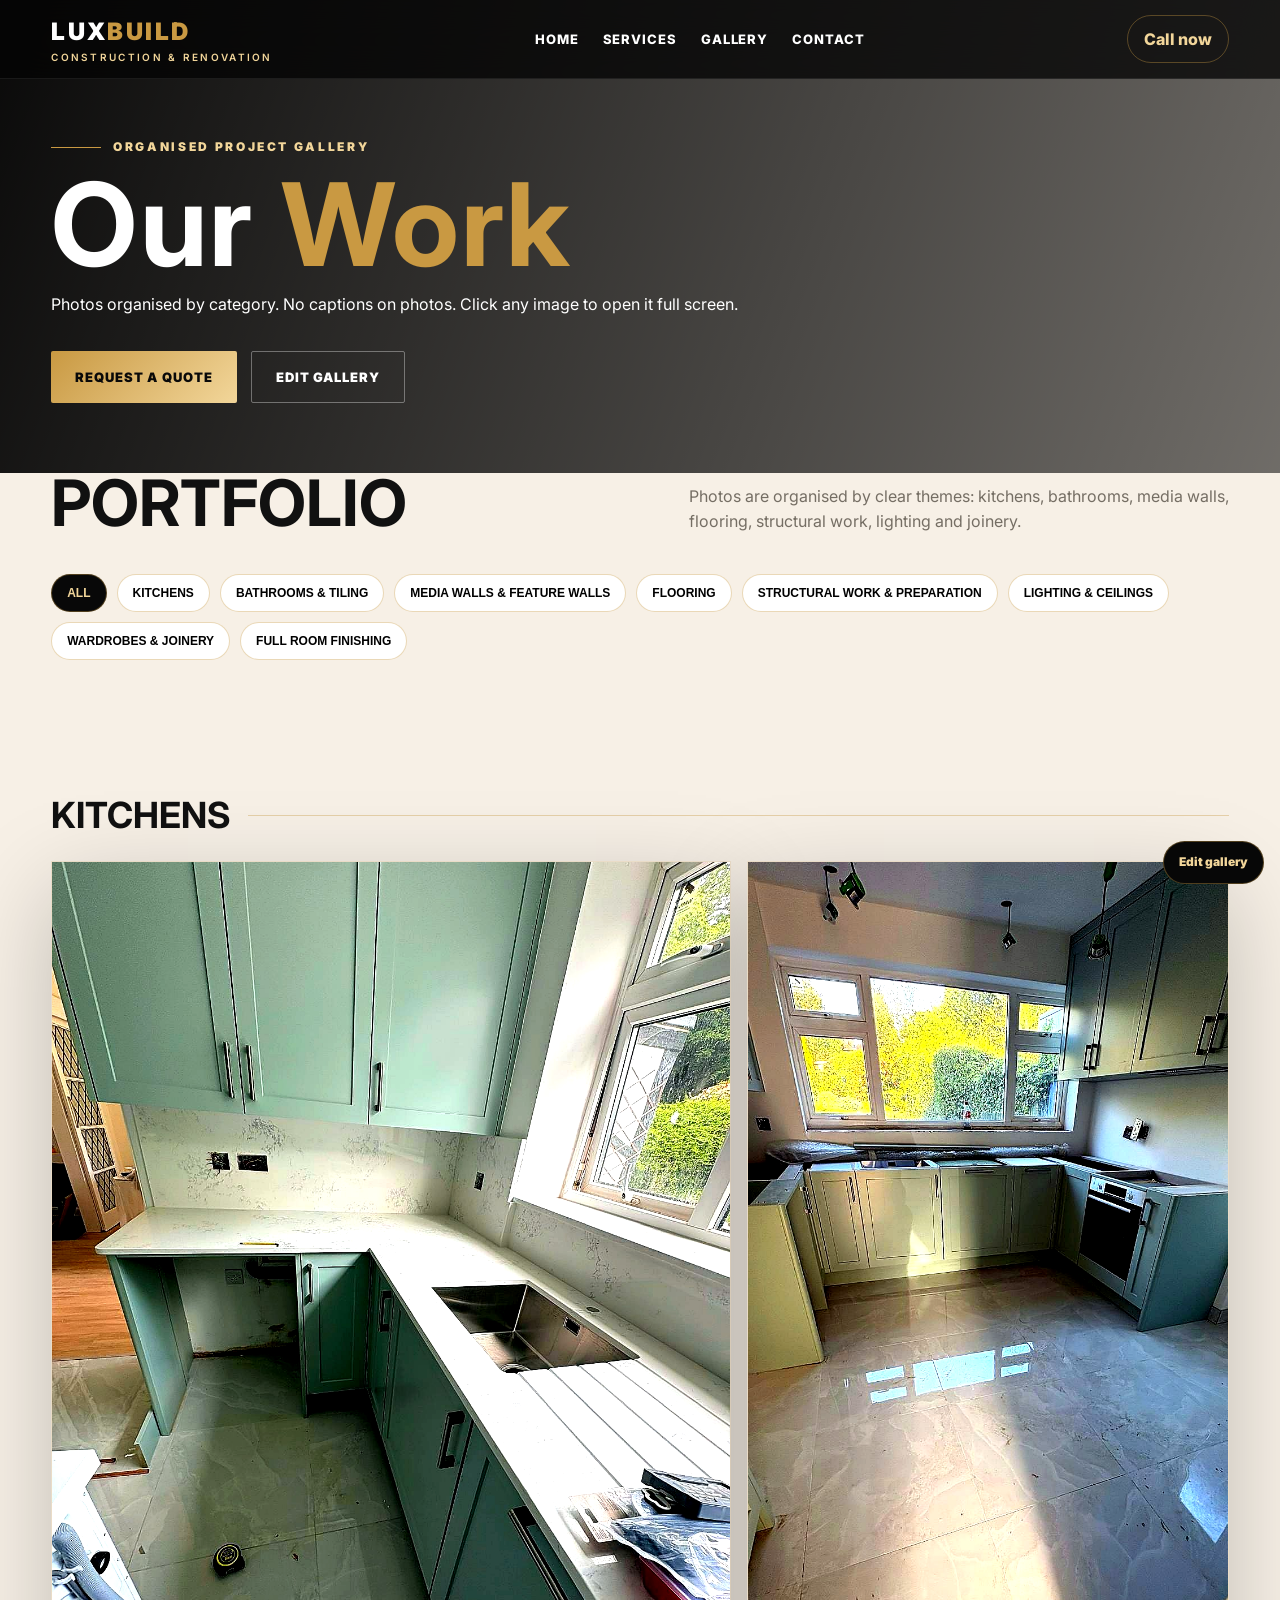
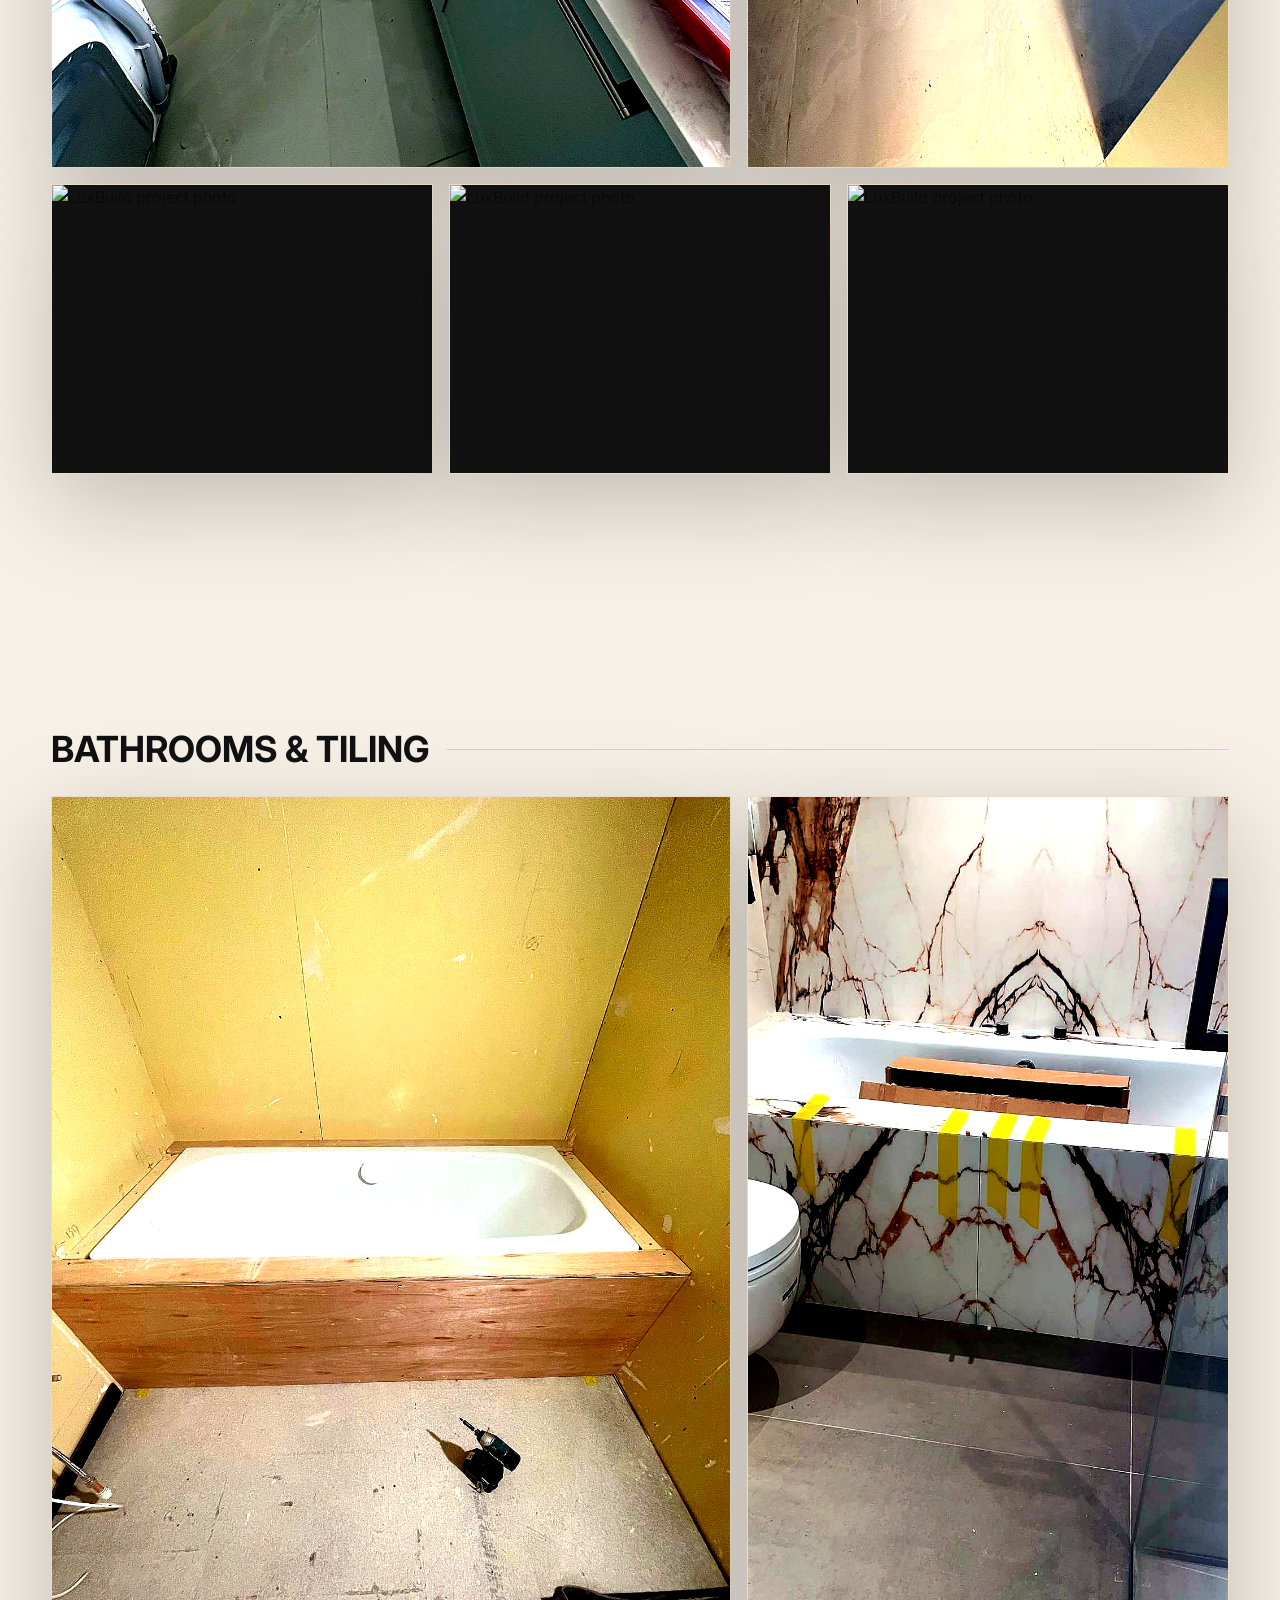
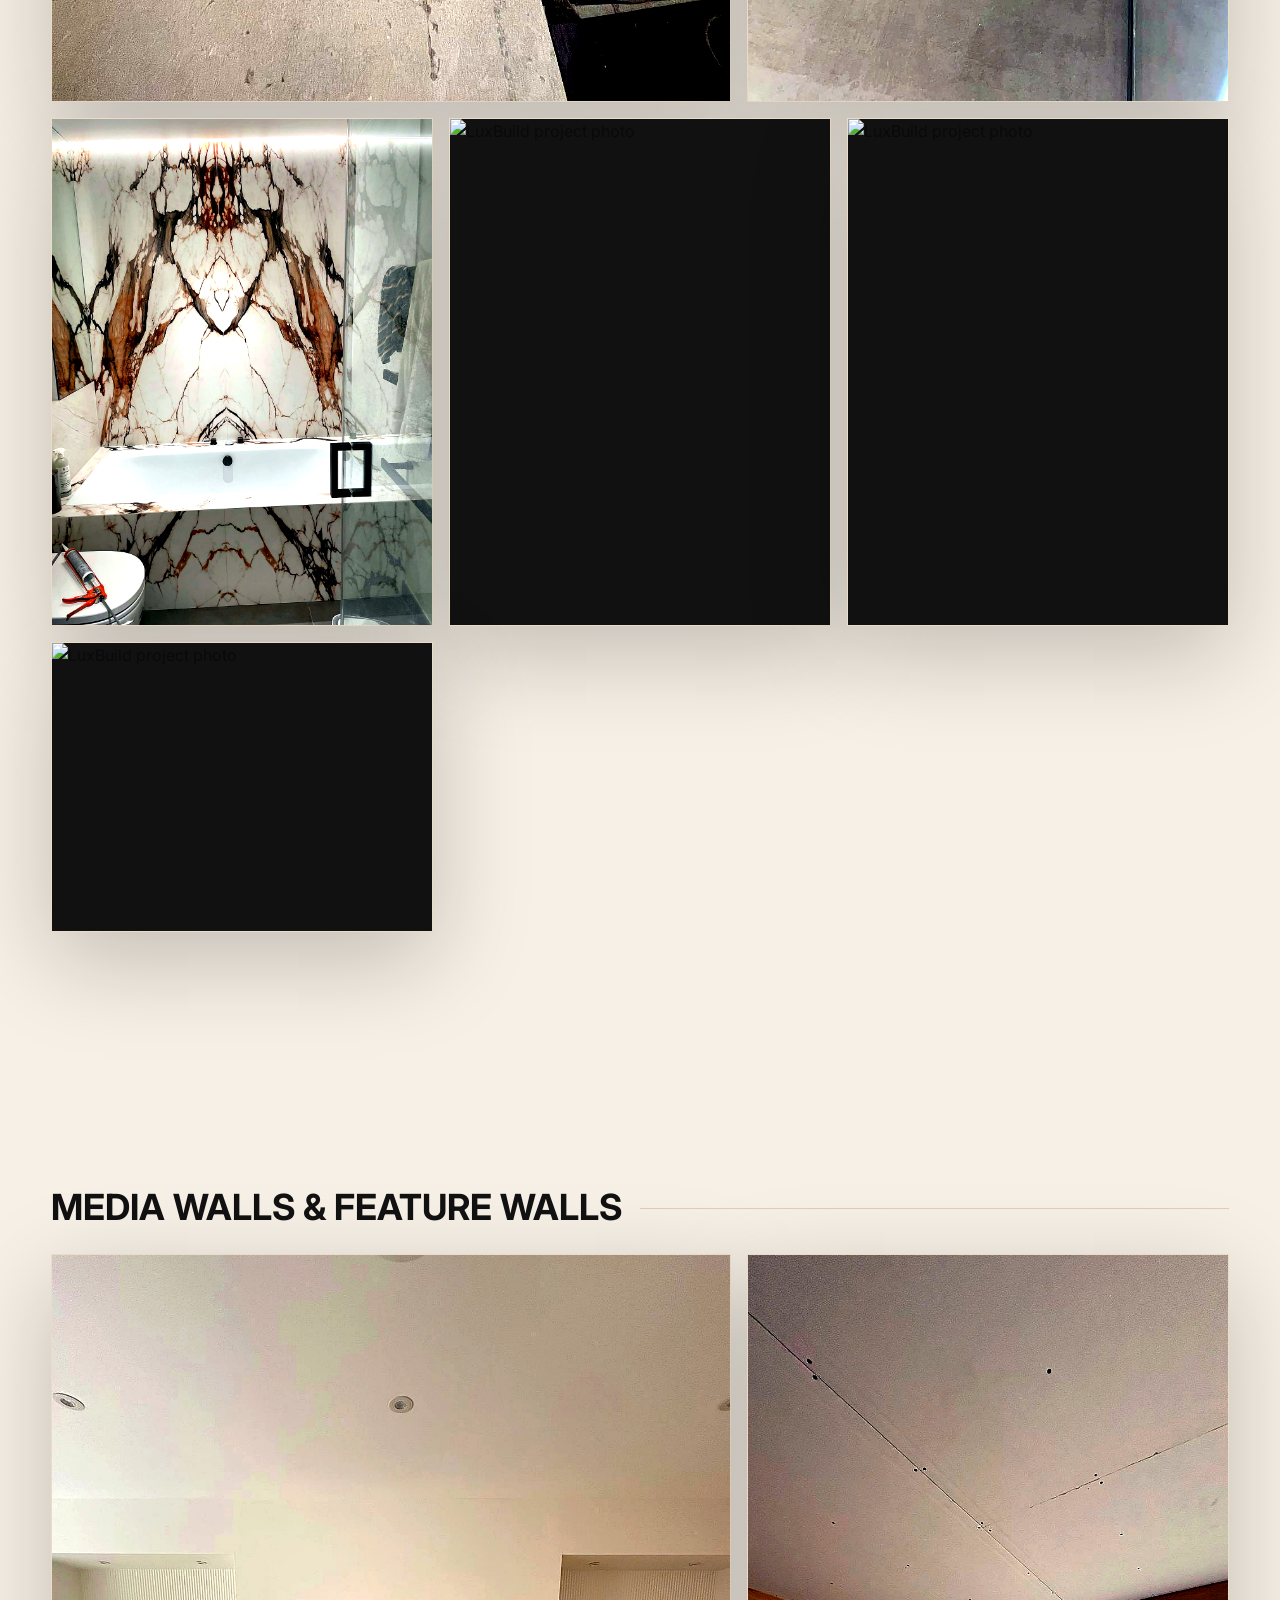
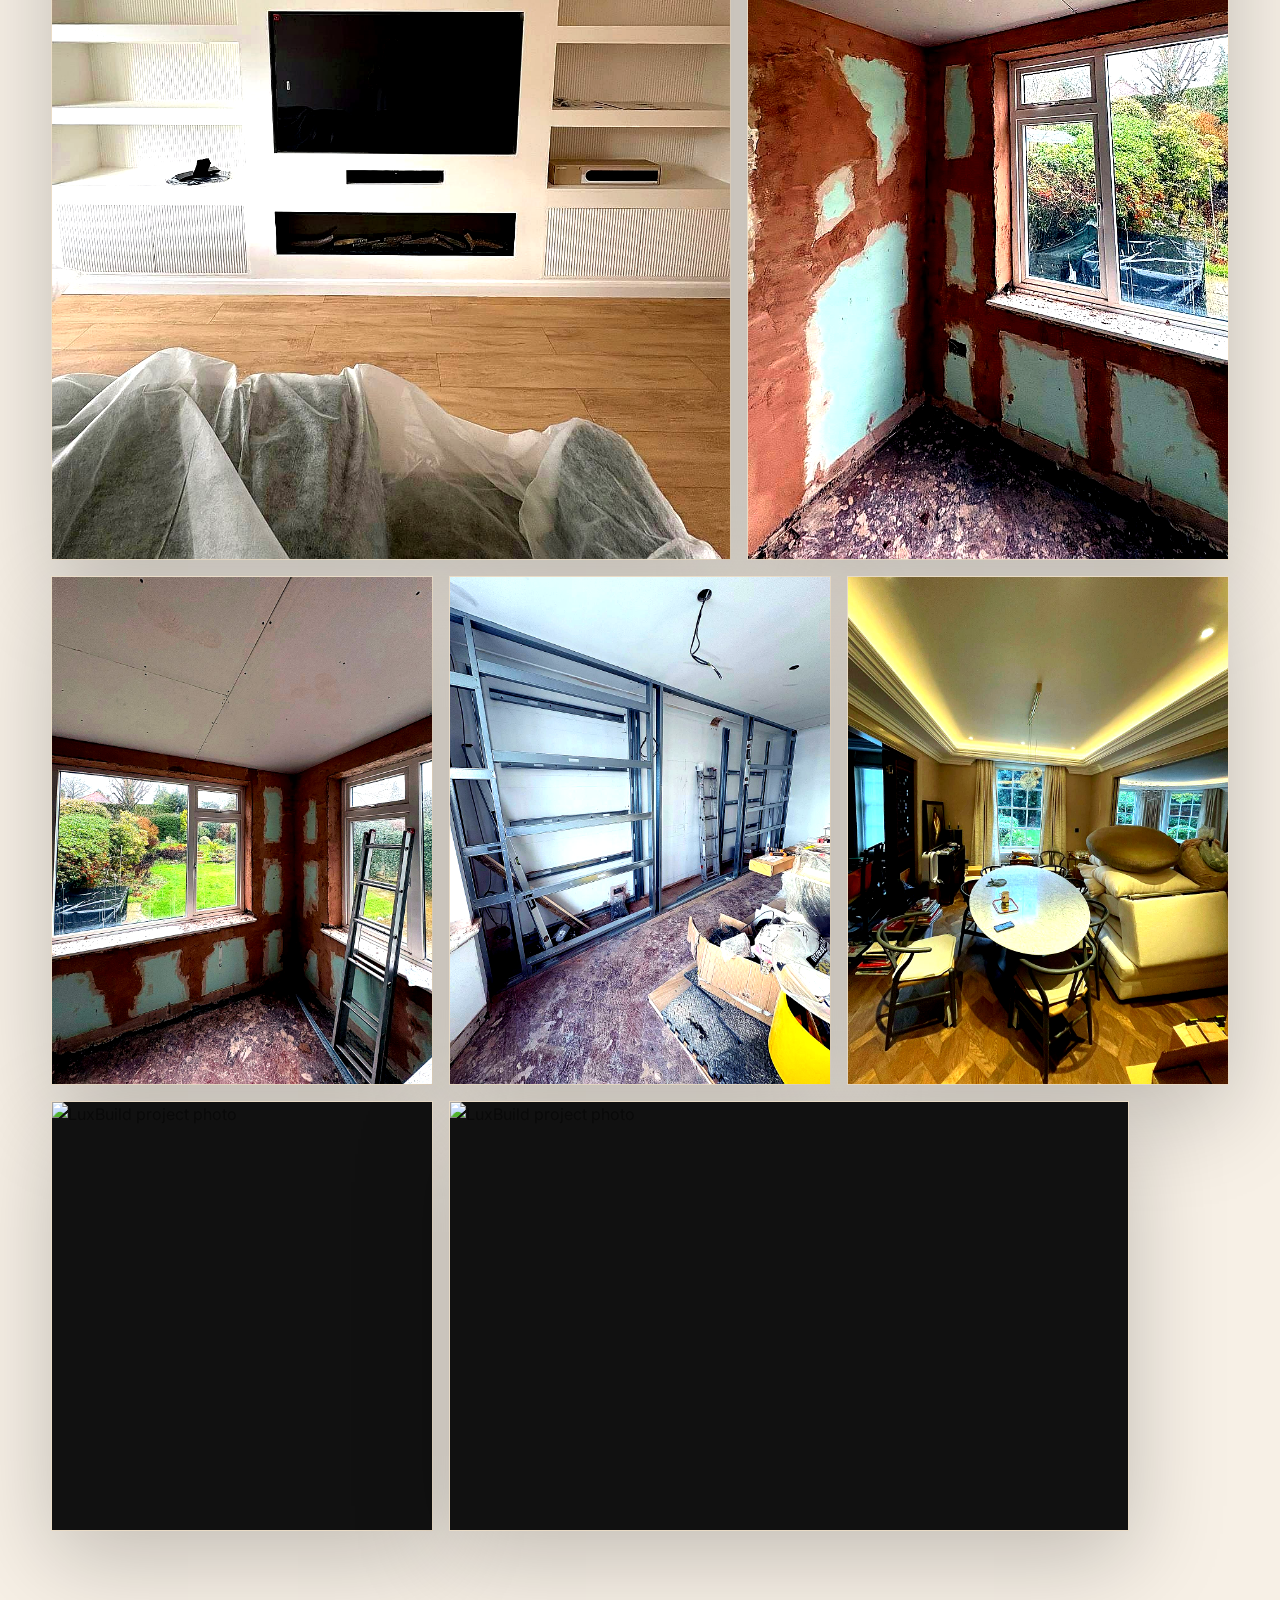
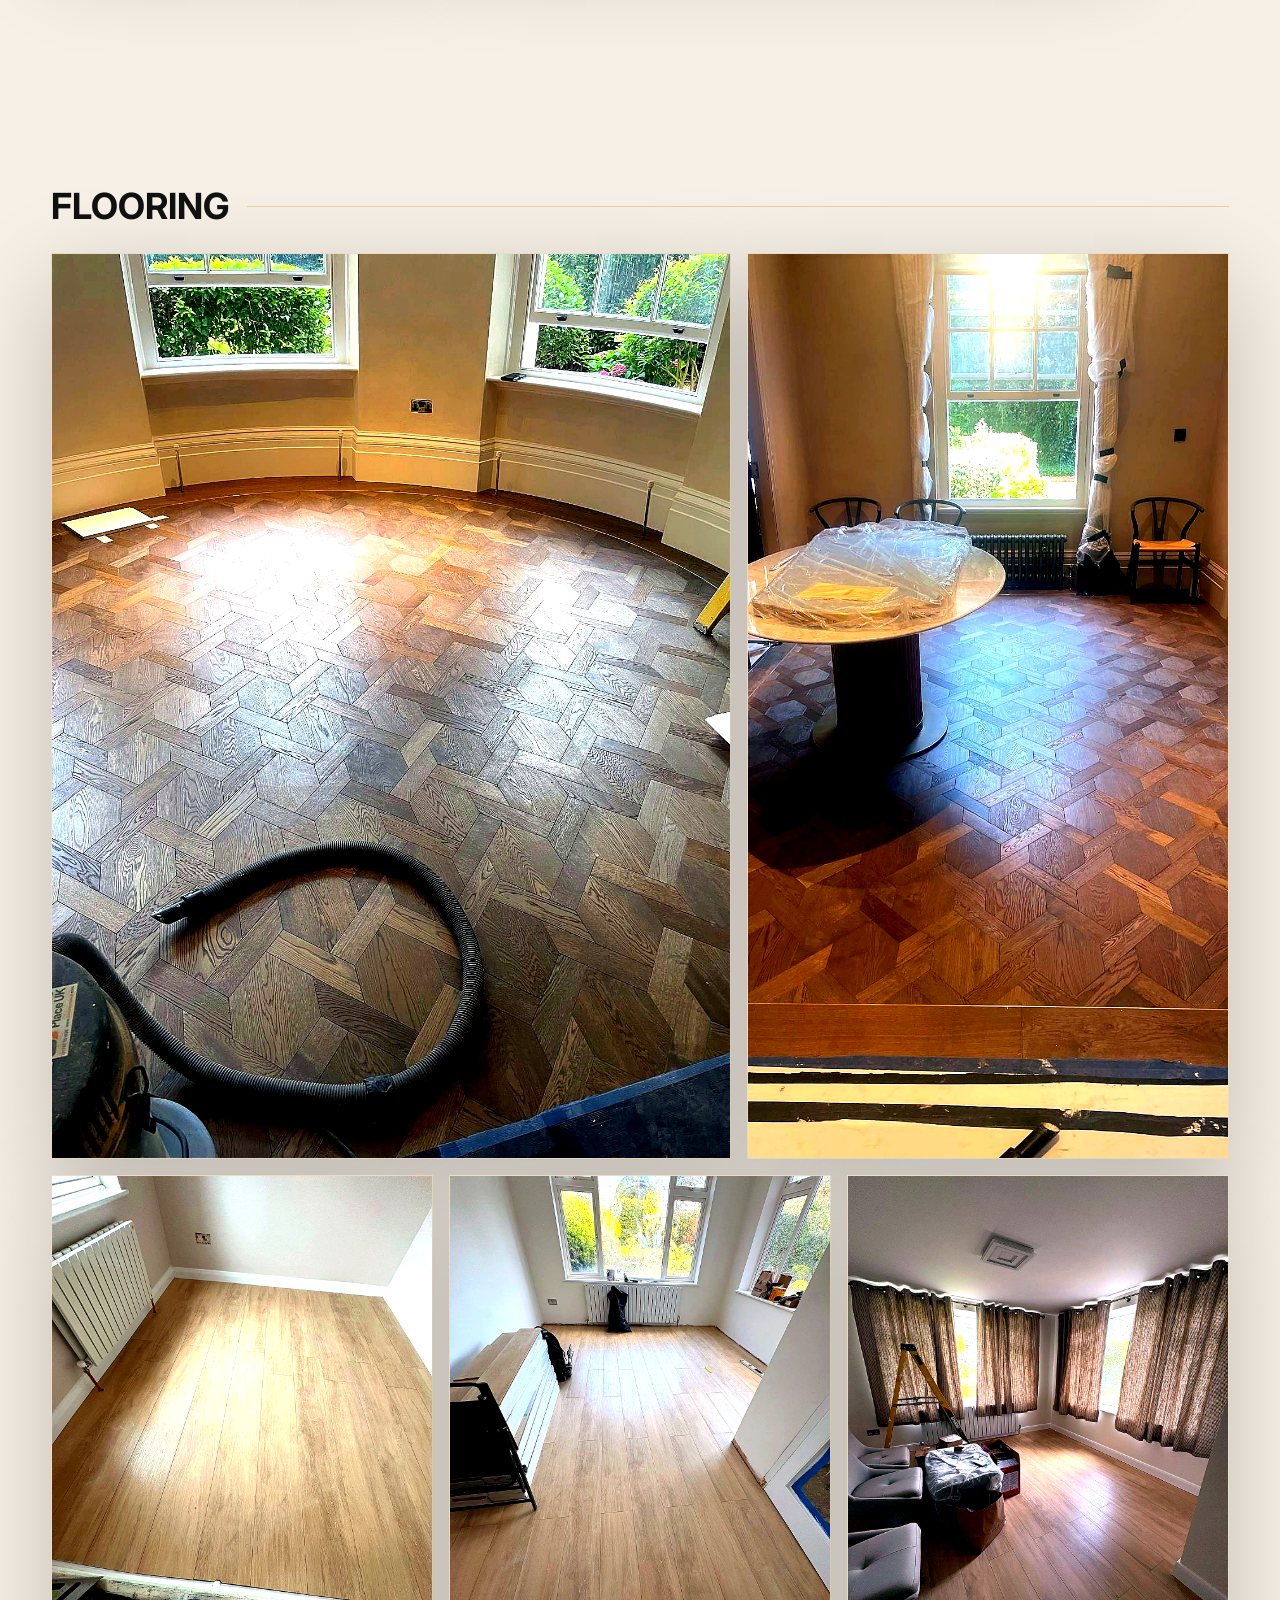
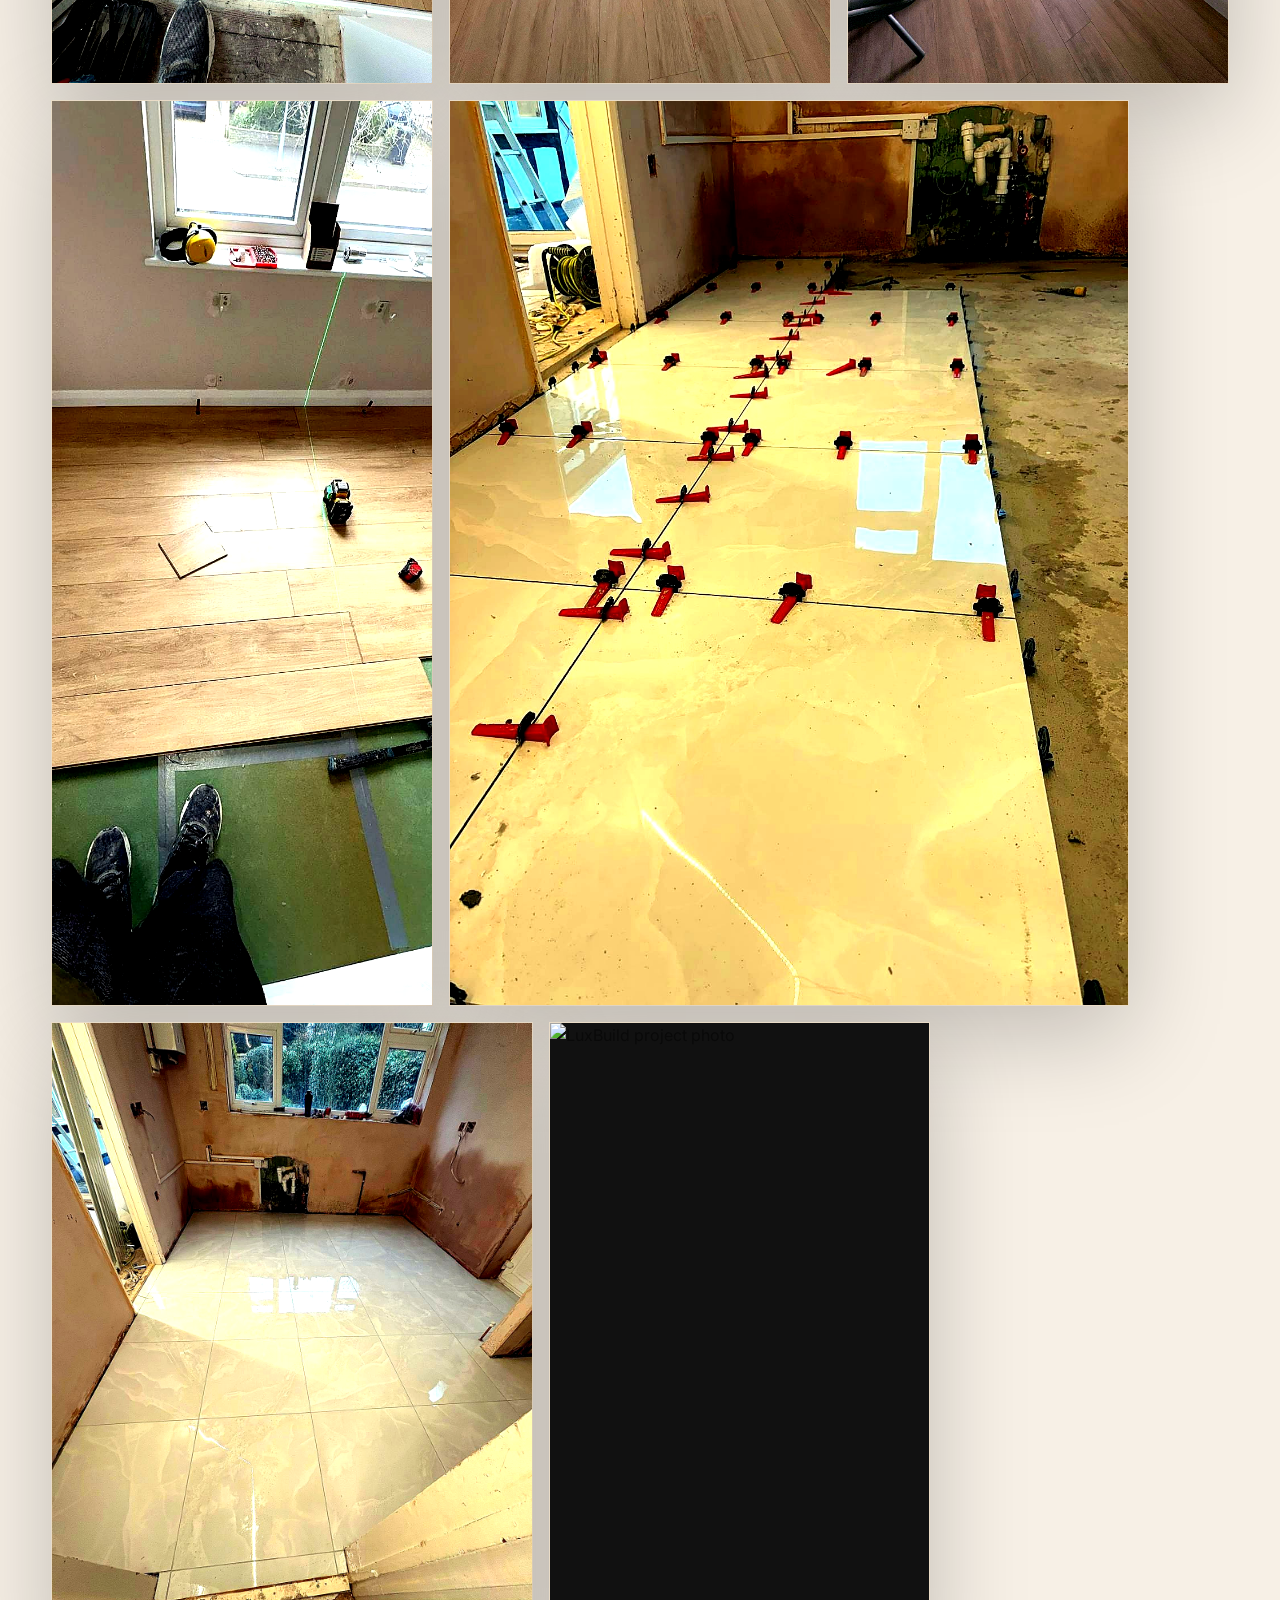
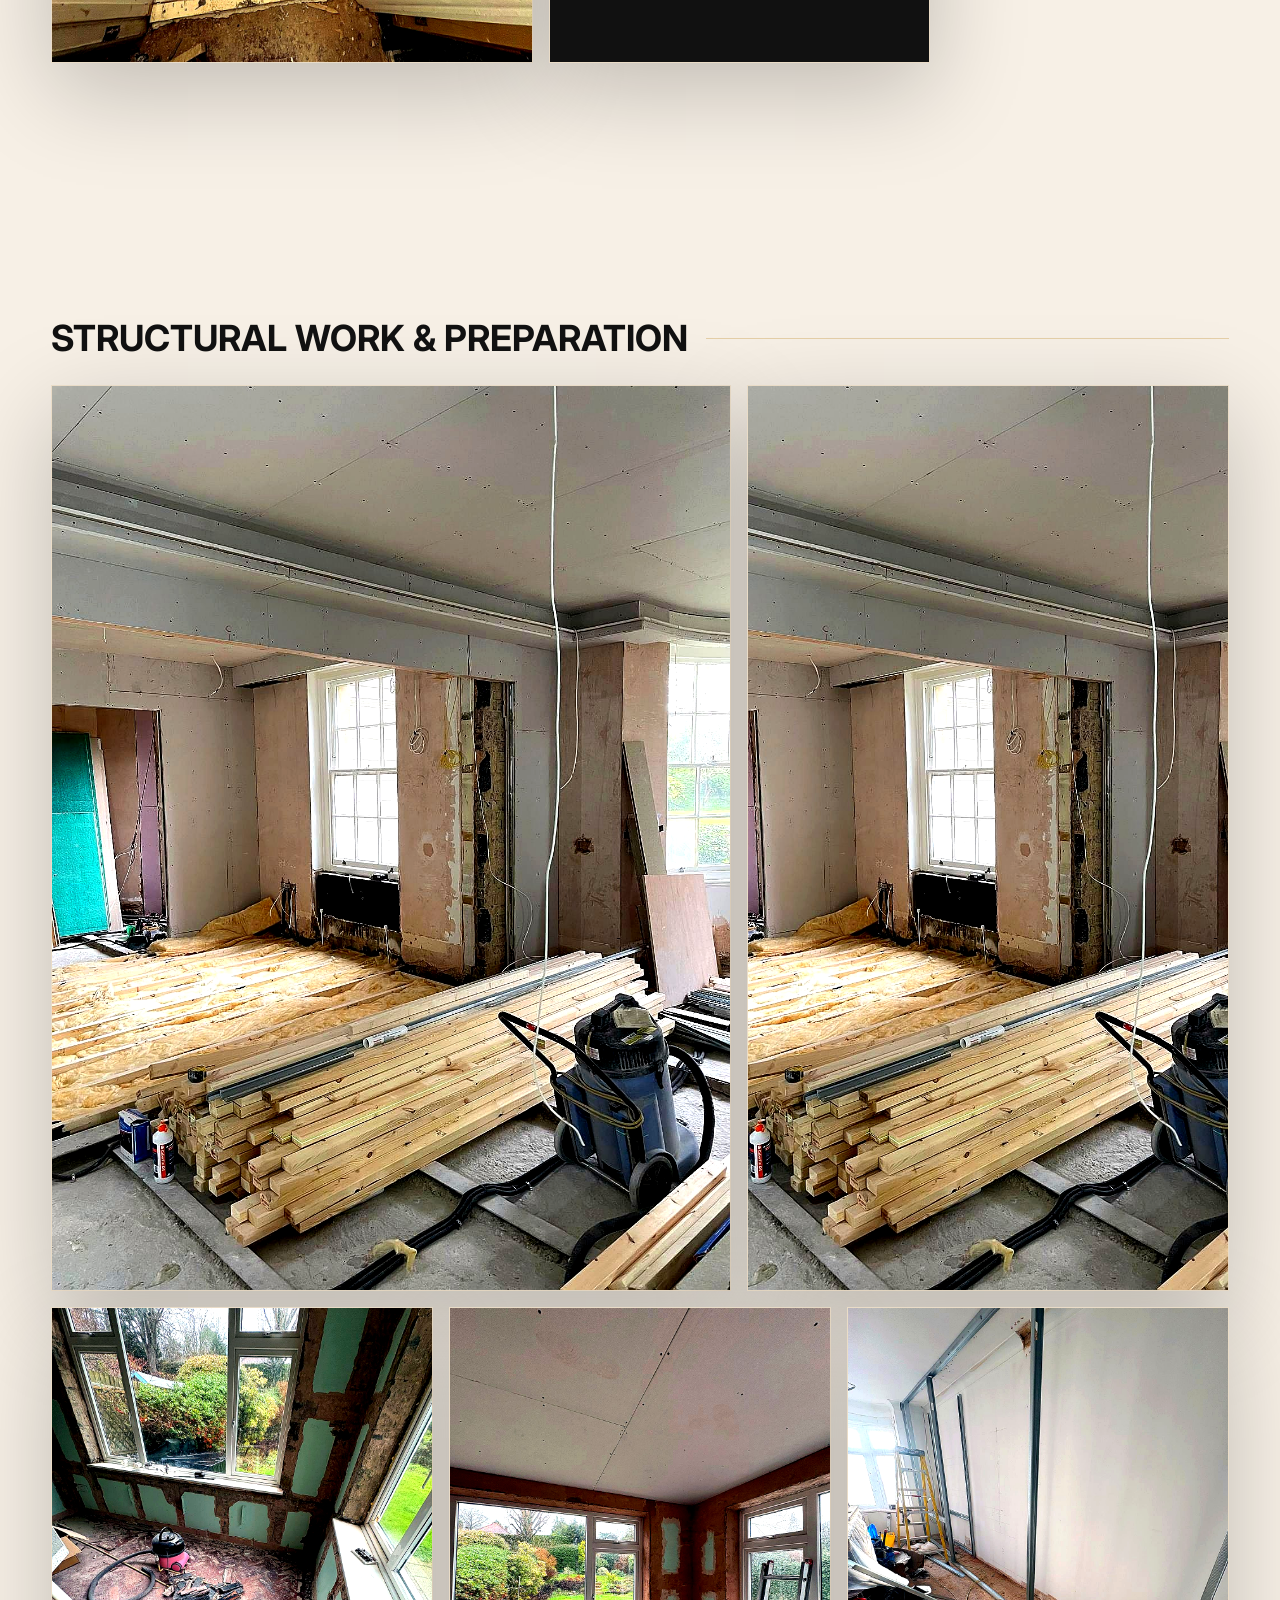
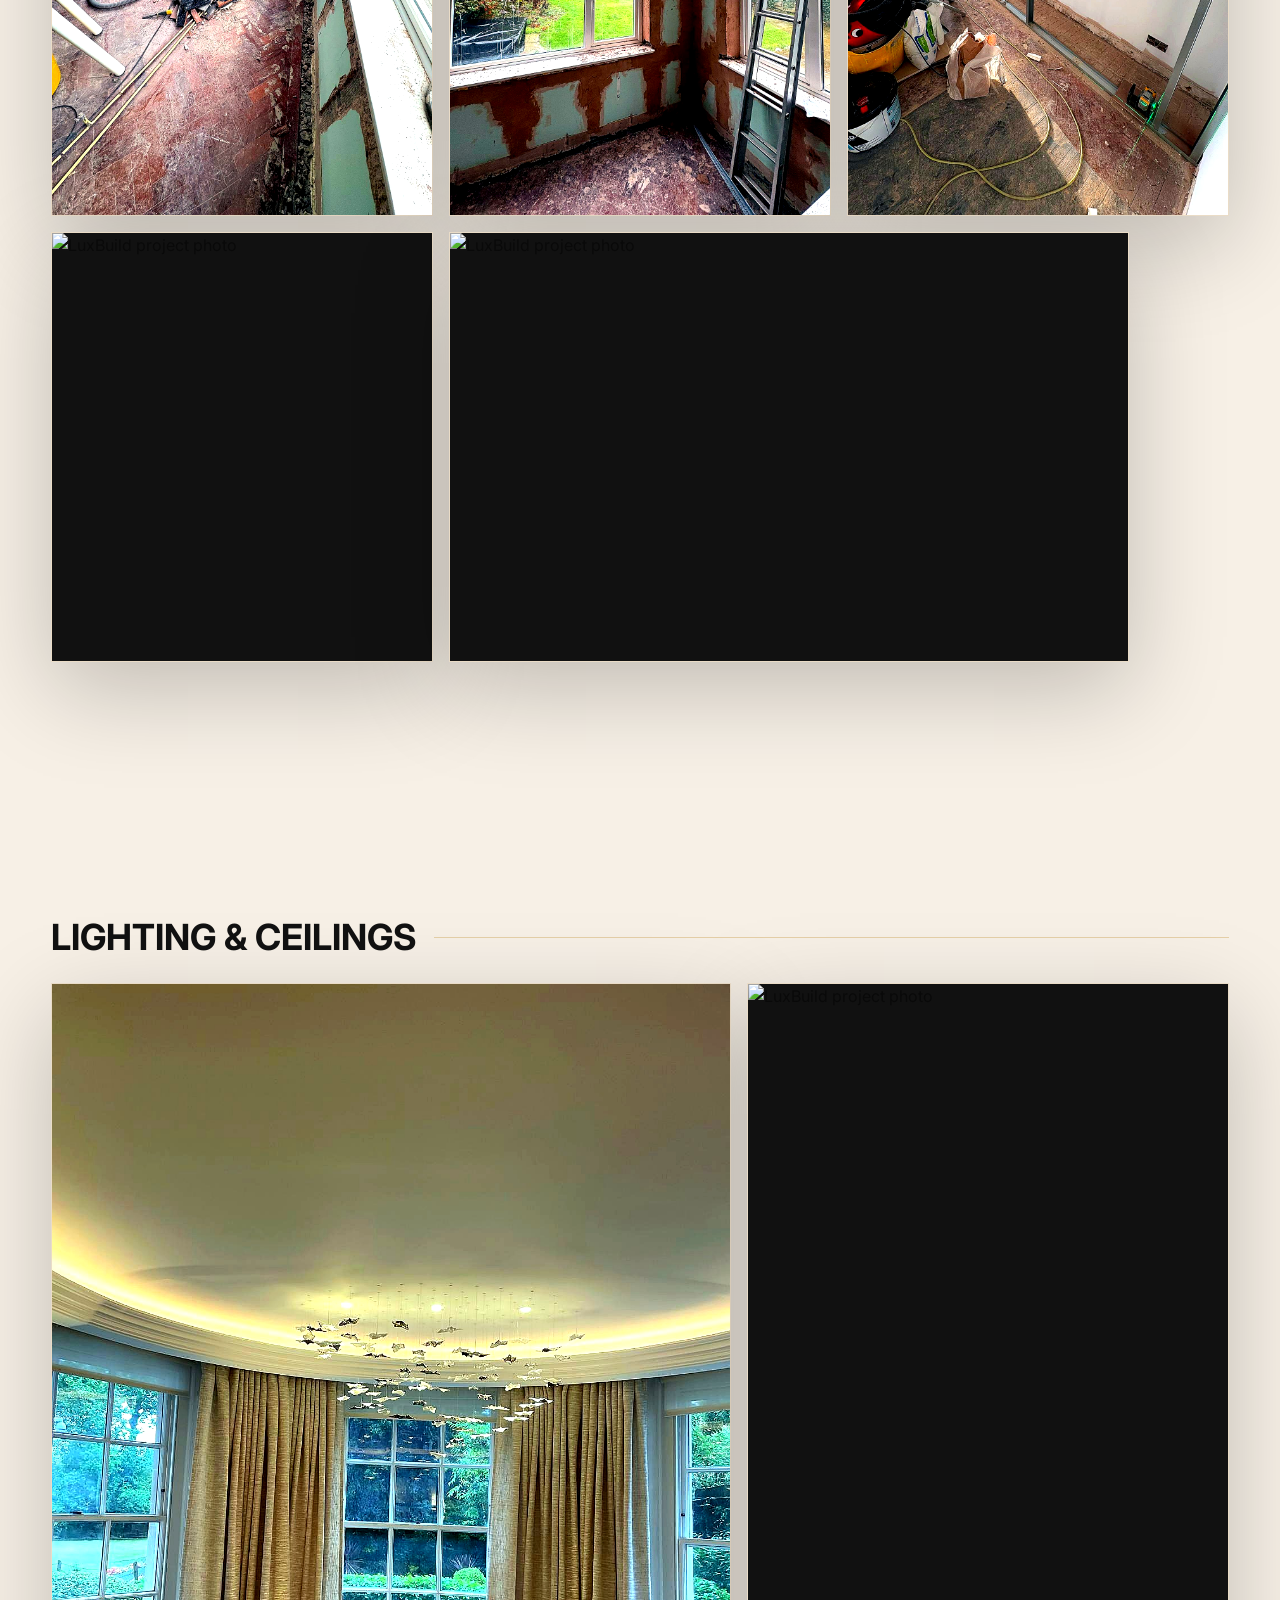
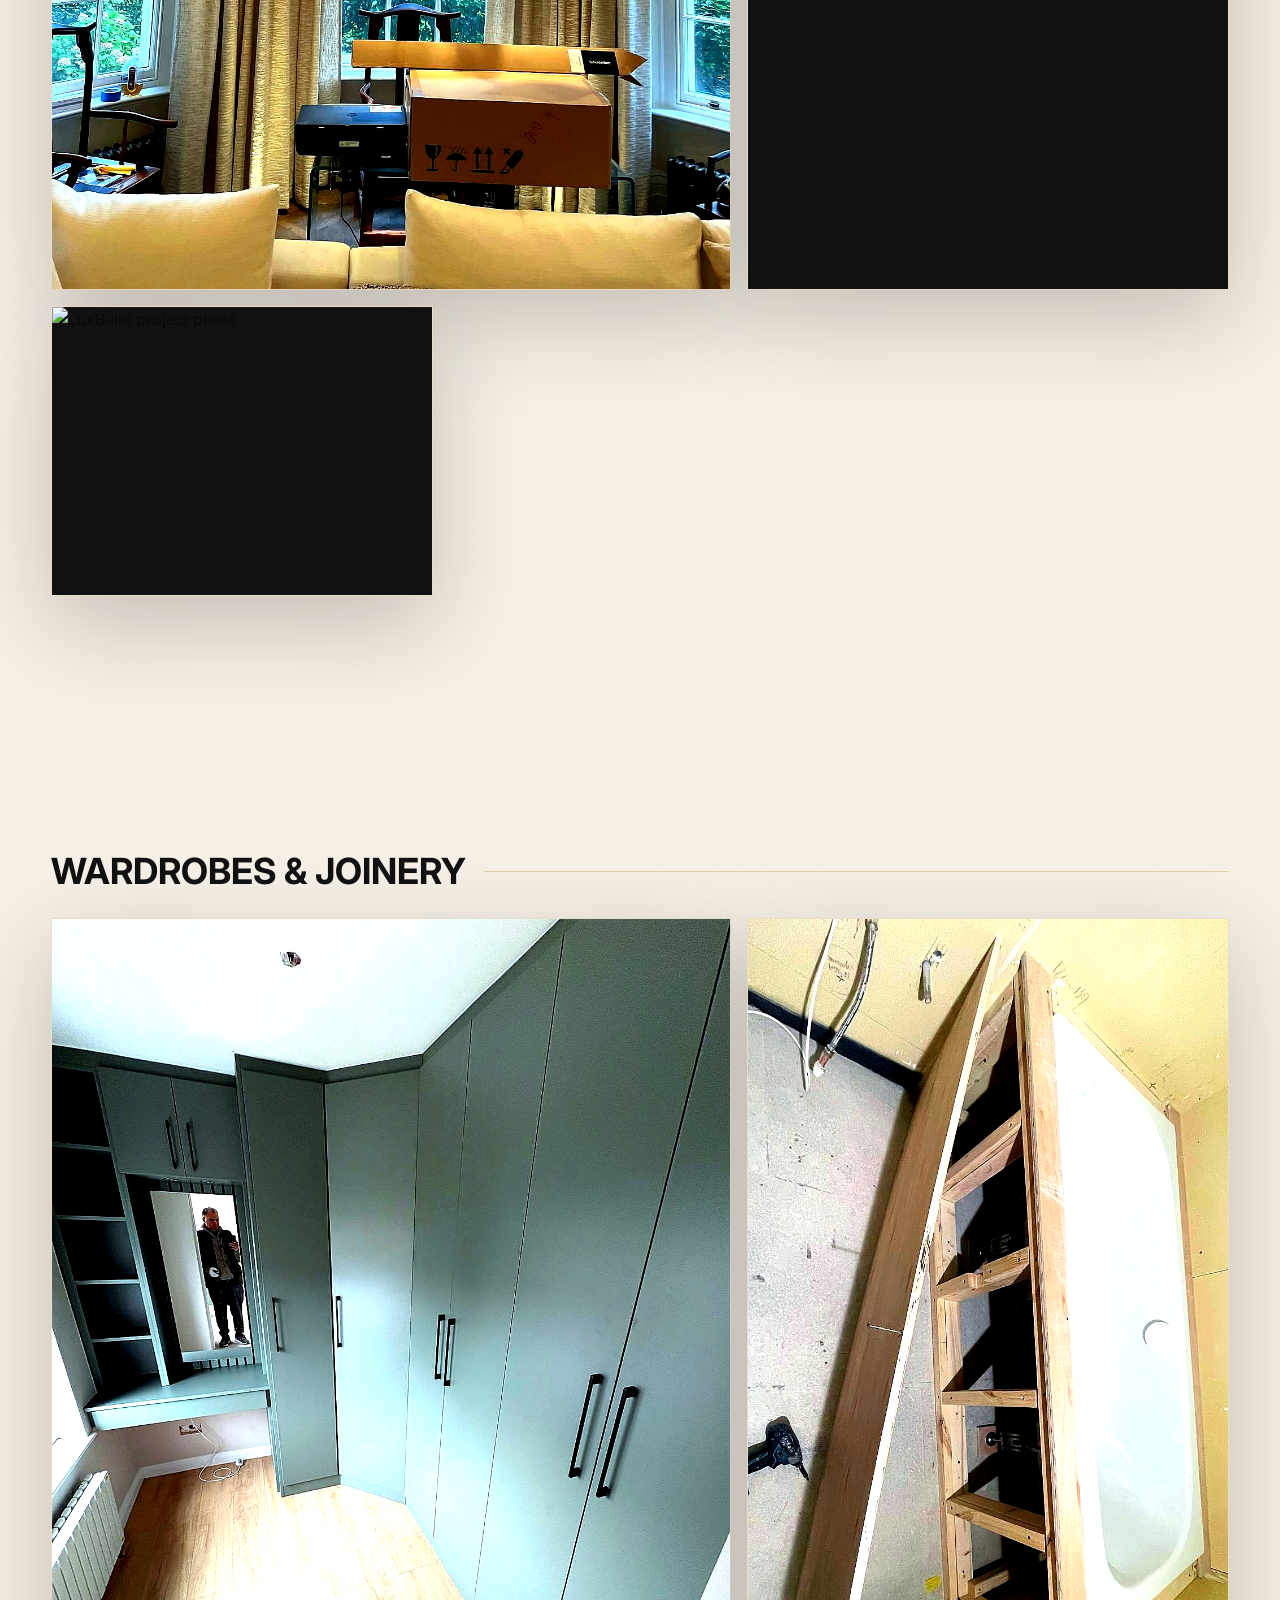
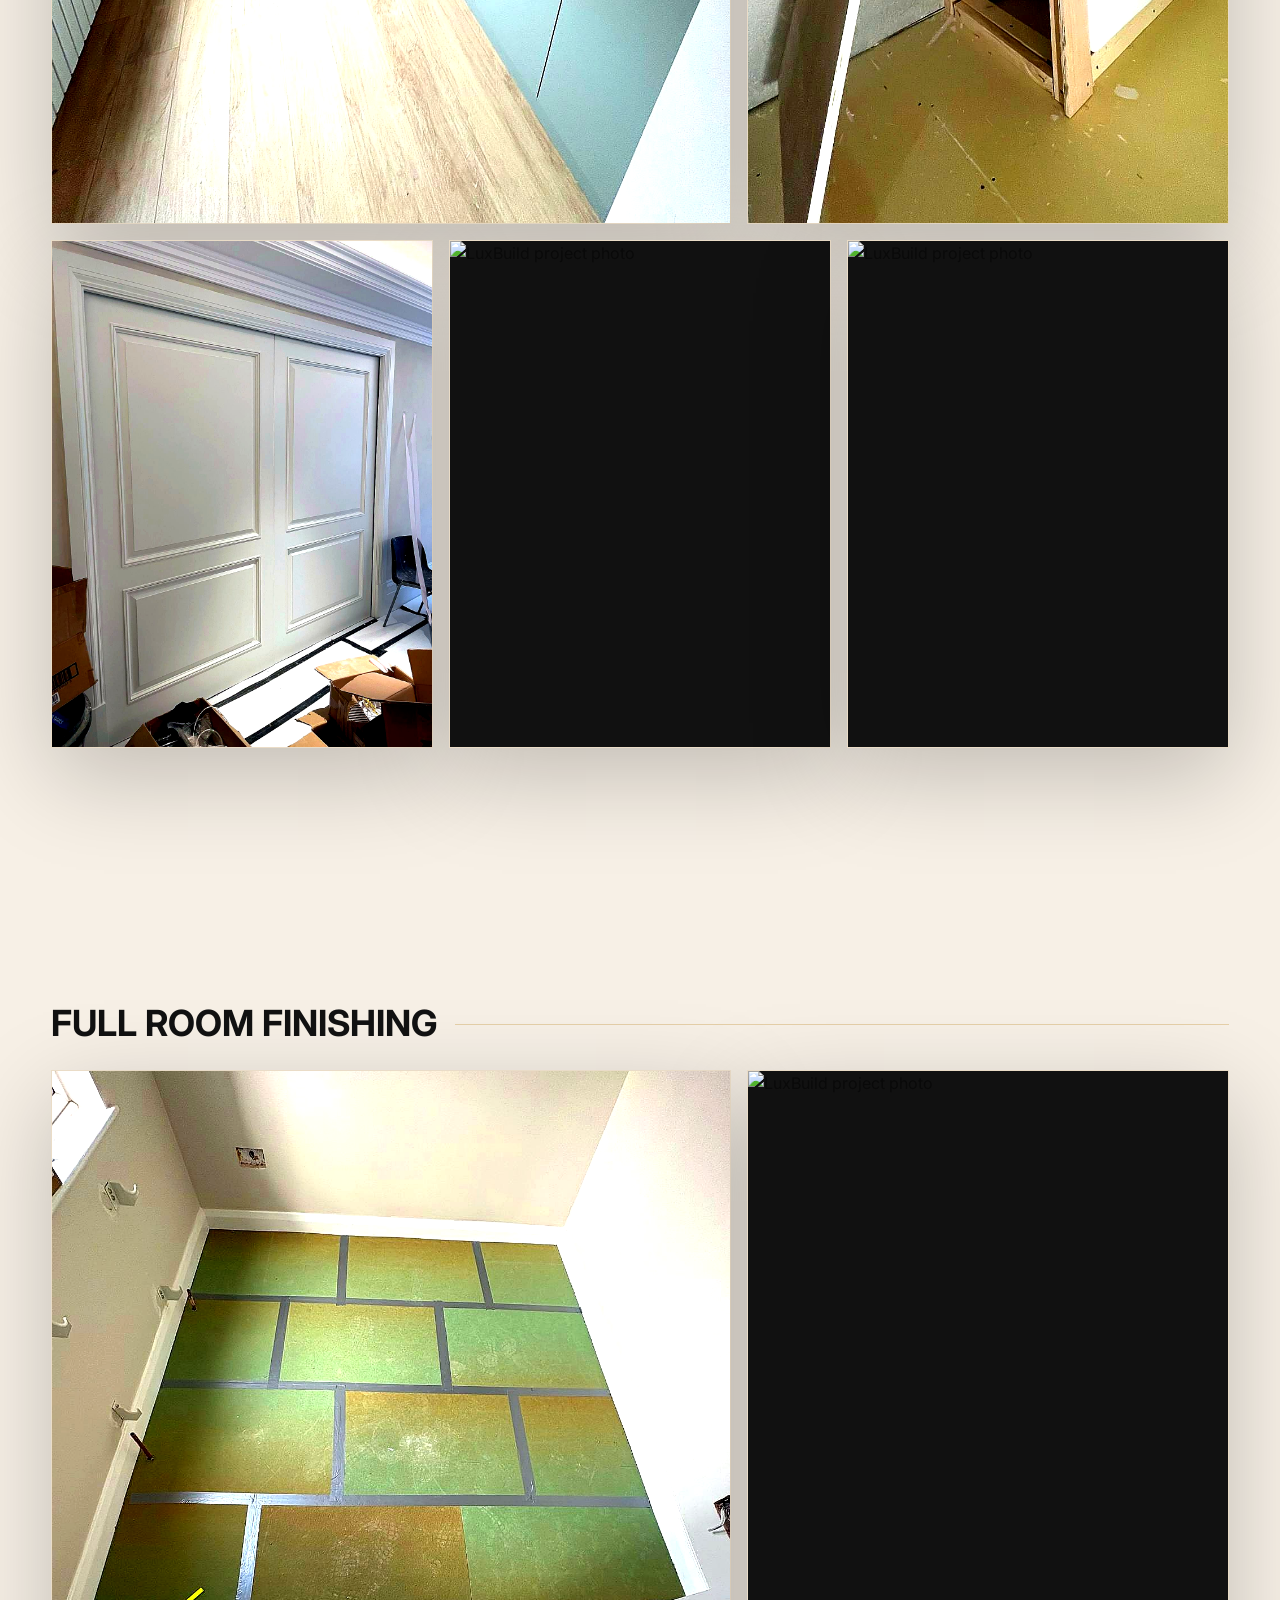
==== work.html @ d8715fd8 "Add files via upload" ====
<!doctype html><html lang="en"><head><meta charset="utf-8"><meta name="viewport" content="width=device-width,initial-scale=1"><title>Gallery | LuxBuild</title><link rel="preconnect" href="https://fonts.googleapis.com"><link rel="preconnect" href="https://fonts.gstatic.com" crossorigin><link href="https://fonts.googleapis.com/css2?family=Inter:wght@400;500;600;700;800;900&display=swap" rel="stylesheet"><link rel="stylesheet" href="styles.css"></head><body><header class="topbar"><div class="container nav"><a class="brand" href="index.html">LUX<span class="gold">BUILD</span><small>CONSTRUCTION & RENOVATION</small></a><nav class="links"><a href="index.html">Home</a><a href="index.html#services">Services</a><a href="work.html">Gallery</a><a href="index.html#contact">Contact</a></nav><a class="phone" href="tel:+447362326324">Call now</a></div></header><section class="gallery-hero"><div class="container"><div class="eyebrow">Organised project gallery</div><h1>Our <span class="gold">Work</span></h1><p>Photos organised by category. No captions on photos. Click any image to open it full screen.</p><div class="actions"><a class="btn primary" href="index.html#contact">Request a quote</a><a class="btn secondary" href="admin.html">Edit gallery</a></div></div></section><main class="gallery"><div class="container"><div class="section-head"><h2>Portfolio</h2><p>Photos are organised by clear themes: kitchens, bathrooms, media walls, flooring, structural work, lighting and joinery.</p></div><div id="tabs" class="tabs"></div><div id="galleryGrid"></div></div></main><footer><div class="container">LuxBuild · London & surrounding areas · +44 7362 326324</div></footer><a href="admin.html" class="editlink">Edit gallery</a><div class="lightbox" id="lightbox"><img alt="LuxBuild project photo"></div><script src="gallery-data.js"></script><script>
const saved=localStorage.getItem('luxbuildGalleryData');let data=saved?JSON.parse(saved):(window.LUXBUILD_GALLERY_CATEGORIES||[]);
function path(src){return src.startsWith('http')||src.startsWith('data:')?src:'images/'+src}
function render(filter='All'){const root=document.getElementById('galleryGrid'),tabs=document.getElementById('tabs');root.innerHTML='';tabs.innerHTML='';const names=['All',...data.filter(c=>c.photos&&c.photos.length).map(c=>c.title)];names.forEach(n=>{let b=document.createElement('button');b.className='tab'+(n===filter?' active':'');b.textContent=n;b.onclick=()=>render(n);tabs.appendChild(b)});data.forEach(cat=>{if(!cat.photos||!cat.photos.length)return;if(filter!=='All'&&cat.title!==filter)return;let s=document.createElement('section');s.className='category';s.innerHTML=`<div class="cat-head"><h3>${cat.title}</h3></div><div class="grid"></div>`;let g=s.querySelector('.grid');cat.photos.forEach(src=>{let a=document.createElement('a');a.href=path(src);a.className='photo';a.innerHTML=`<img loading="lazy" src="${path(src)}" alt="LuxBuild project photo">`;g.appendChild(a)});root.appendChild(s)});bind()}
function bind(){document.querySelectorAll('.photo').forEach(a=>a.onclick=e=>{e.preventDefault();let lb=document.getElementById('lightbox');lb.querySelector('img').src=a.href;lb.classList.add('active')})}
document.getElementById('lightbox').onclick=e=>e.currentTarget.classList.remove('active');render();
</script></body></html>
---- styles.css ----
:root{--black:#050505;--dark:#101010;--gold:#c99942;--gold2:#f2d69a;--cream:#f7f0e6;--soft:#fffaf2;--muted:#756e64;--line:rgba(201,153,66,.38);--shadow:0 28px 90px rgba(0,0,0,.22)}*{box-sizing:border-box}html{scroll-behavior:smooth}body{margin:0;font-family:Inter,Arial,sans-serif;background:var(--cream);color:#111;line-height:1.55}a{text-decoration:none;color:inherit}img{display:block;max-width:100%}.container{width:min(1220px,92%);margin:auto}.topbar{position:fixed;z-index:50;inset:0 0 auto;background:rgba(5,5,5,.78);backdrop-filter:blur(18px);border-bottom:1px solid rgba(255,255,255,.08)}.nav{height:78px;color:white;display:flex;align-items:center;justify-content:space-between;gap:22px}.brand{font-weight:900;letter-spacing:.1em;font-size:24px}.brand small{display:block;color:var(--gold2);font-size:10px;letter-spacing:.23em;font-weight:600}.gold{color:var(--gold)}.links{display:flex;gap:24px;font-size:13px;font-weight:800;text-transform:uppercase;letter-spacing:.07em}.links a:hover{color:var(--gold2)}.phone{border:1px solid var(--line);padding:11px 16px;border-radius:999px;color:var(--gold2);font-weight:800}.hero{min-height:100vh;color:#fff;display:grid;align-items:center;position:relative;overflow:hidden;background:linear-gradient(105deg,rgba(0,0,0,.97),rgba(0,0,0,.88) 36%,rgba(0,0,0,.42) 65%,rgba(0,0,0,.18)),url('https://images.unsplash.com/photo-1600607687939-ce8a6c25118c?auto=format&fit=crop&w=2000&q=90') center/cover no-repeat}.hero:before{content:"";position:absolute;inset:0;background:radial-gradient(circle at 20% 35%,rgba(201,153,66,.2),transparent 28%),linear-gradient(90deg,rgba(0,0,0,.48),transparent)}.hero-inner{position:relative;z-index:1;padding-top:86px}.eyebrow{display:inline-flex;align-items:center;gap:12px;color:var(--gold2);font-weight:900;letter-spacing:.22em;text-transform:uppercase;font-size:12px}.eyebrow:before{content:"";width:50px;height:1px;background:var(--gold)}h1{font-size:clamp(54px,9vw,128px);line-height:.86;margin:18px 0 18px;letter-spacing:.02em}h2{font-size:clamp(32px,5vw,62px);line-height:.95;margin:0;text-transform:uppercase}.hero p{max-width:620px;color:rgba(255,255,255,.82);font-size:18px}.actions{display:flex;gap:14px;flex-wrap:wrap;margin-top:34px}.btn{display:inline-flex;align-items:center;justify-content:center;padding:15px 24px;text-transform:uppercase;font-size:13px;letter-spacing:.07em;font-weight:900;border-radius:2px}.btn.primary{background:linear-gradient(135deg,var(--gold),var(--gold2));color:#090909}.btn.secondary{border:1px solid rgba(255,255,255,.35);color:white}.hero-strip{margin-top:56px;display:grid;grid-template-columns:repeat(4,1fr);max-width:850px;border:1px solid var(--line);background:rgba(0,0,0,.28)}.hero-strip div{padding:20px;border-right:1px solid var(--line)}.hero-strip div:last-child{border-right:0}.hero-strip b{display:block;color:var(--gold2);text-transform:uppercase;font-size:13px}.hero-strip span{color:rgba(255,255,255,.68);font-size:13px}section{padding:92px 0}.section-head{display:flex;align-items:end;justify-content:space-between;gap:34px;margin-bottom:40px}.section-head h2{font-size:clamp(36px,5vw,68px)}.section-head p{max-width:540px;margin:0;color:var(--muted)}.services{background:#fff}.service-grid{display:grid;grid-template-columns:repeat(4,1fr);gap:16px}.service{min-height:210px;padding:28px;background:linear-gradient(180deg,#fff,#fbf5eb);border:1px solid #eadcc7;box-shadow:0 16px 44px rgba(0,0,0,.06)}.service em{font-style:normal;color:var(--gold);font-weight:900}.service h3{margin:18px 0 10px;font-size:21px}.service p{margin:0;color:var(--muted);font-size:14px}.feature{background:var(--black);color:#fff}.feature-grid{display:grid;grid-template-columns:1.1fr .9fr;gap:32px;align-items:center}.feature-img{height:560px;object-fit:cover;width:100%;box-shadow:var(--shadow);border:1px solid var(--line)}.feature-list{display:grid;gap:14px;margin-top:30px}.feature-list div{padding:18px 20px;border:1px solid rgba(255,255,255,.12);background:rgba(255,255,255,.04)}.feature-list b{color:var(--gold2)}.portfolio{background:var(--cream)}.mosaic{display:grid;grid-template-columns:repeat(12,1fr);gap:18px}.tile{position:relative;overflow:hidden;min-height:320px;border-radius:2px;box-shadow:var(--shadow);border:1px solid #eadcc7;background:#111}.tile.big{grid-column:span 7;min-height:460px}.tile.mid{grid-column:span 5;min-height:460px}.tile.small{grid-column:span 4}.tile img{width:100%;height:100%;object-fit:cover;filter:contrast(1.08) saturate(1.06);transition:.5s transform}.tile:hover img{transform:scale(1.04)}.tile span{position:absolute;left:18px;bottom:18px;background:rgba(5,5,5,.75);color:var(--gold2);padding:10px 14px;text-transform:uppercase;font-size:12px;font-weight:900;letter-spacing:.07em;border:1px solid var(--line)}.process{background:#fff}.steps{display:grid;grid-template-columns:repeat(4,1fr);gap:1px;background:#e7d7bd;border:1px solid #e7d7bd}.step{background:#fff;padding:32px}.step strong{color:var(--gold);font-size:34px}.step p{color:var(--muted);font-size:14px}.cta{background:linear-gradient(135deg,#050505,#18110a);color:white}.cta .box{display:grid;grid-template-columns:1.3fr .8fr;gap:30px;align-items:center}.cta p{color:rgba(255,255,255,.72)}.contact-card{display:grid;gap:12px}.contact-card a,.contact-card span{border:1px solid rgba(255,255,255,.14);padding:15px 17px;background:rgba(255,255,255,.04)}footer{background:#030303;color:#fff;padding:42px 0;text-align:center;color:rgba(255,255,255,.62);text-transform:uppercase;letter-spacing:.14em;font-size:12px}.gallery-hero{padding:130px 0 70px;background:linear-gradient(110deg,rgba(0,0,0,.96),rgba(0,0,0,.55)),url('https://images.unsplash.com/photo-1600607688969-a5bfcd646154?auto=format&fit=crop&w=2000&q=90') center/cover;color:white}.tabs{display:flex;gap:10px;flex-wrap:wrap;margin:0 0 36px}.tab{border:1px solid var(--line);background:white;padding:11px 15px;border-radius:999px;font-size:12px;font-weight:900;text-transform:uppercase;cursor:pointer}.tab.active,.tab:hover{background:#080808;color:var(--gold2)}.category{margin-bottom:64px}.cat-head{display:flex;align-items:center;gap:18px;margin-bottom:18px}.cat-head h3{margin:0;text-transform:uppercase;font-size:clamp(23px,3vw,36px)}.cat-head:after{content:"";height:1px;background:var(--line);flex:1}.grid{display:grid;grid-template-columns:repeat(12,1fr);gap:16px}.photo{grid-column:span 4;min-height:290px;overflow:hidden;box-shadow:var(--shadow);border:1px solid #eadcc7;background:#111;cursor:zoom-in}.photo:nth-child(6n+1){grid-column:span 7;min-height:430px}.photo:nth-child(6n+2){grid-column:span 5;min-height:430px}.photo img{width:100%;height:100%;object-fit:cover;filter:contrast(1.07) saturate(1.06);transition:.45s}.photo:hover img{transform:scale(1.035)}.lightbox{position:fixed;inset:0;background:rgba(0,0,0,.94);display:none;align-items:center;justify-content:center;z-index:100;padding:20px}.lightbox.active{display:flex}.lightbox img{max-width:94vw;max-height:88vh;border:1px solid var(--line);box-shadow:0 20px 80px #000}.editlink{position:fixed;right:16px;bottom:16px;background:#070707;color:var(--gold2);padding:11px 15px;border-radius:999px;border:1px solid var(--line);font-size:12px;font-weight:900;z-index:60}.admin{padding-top:110px}.admin-panel{background:#fff;border:1px solid #eadcc7;padding:22px;box-shadow:var(--shadow);margin-bottom:20px}.admin-grid{display:grid;grid-template-columns:280px 1fr;gap:18px}.category-list button{width:100%;padding:13px;margin:0 0 8px;border:1px solid #e8d6b8;background:#fff;text-align:left;font-weight:800}.category-list button.active{background:#070707;color:var(--gold2)}.tools{display:flex;gap:10px;flex-wrap:wrap;margin:14px 0}.tools input,.tools select,.tools button{padding:11px;border:1px solid #d8c39d;background:white}.tools button{font-weight:900;background:#070707;color:var(--gold2);cursor:pointer}.edit-photos{display:grid;grid-template-columns:repeat(auto-fill,minmax(160px,1fr));gap:12px}.edit-card{background:#fff;border:1px solid #e6d3b2;padding:8px;cursor:grab}.edit-card.dragging{opacity:.4}.edit-card img{height:120px;width:100%;object-fit:cover}.edit-card .mini{display:flex;gap:6px;margin-top:8px}.mini button{flex:1;padding:7px;border:0;background:#111;color:white;cursor:pointer}.note{font-size:13px;color:var(--muted)}@media(max-width:900px){.links,.phone{display:none}.hero-strip,.service-grid,.feature-grid,.steps,.cta .box,.admin-grid{grid-template-columns:1fr}.section-head{display:block}.mosaic,.grid{grid-template-columns:1fr}.tile,.tile.big,.tile.mid,.tile.small,.photo,.photo:nth-child(6n+1),.photo:nth-child(6n+2){grid-column:auto;min-height:300px}.feature-img{height:360px}}
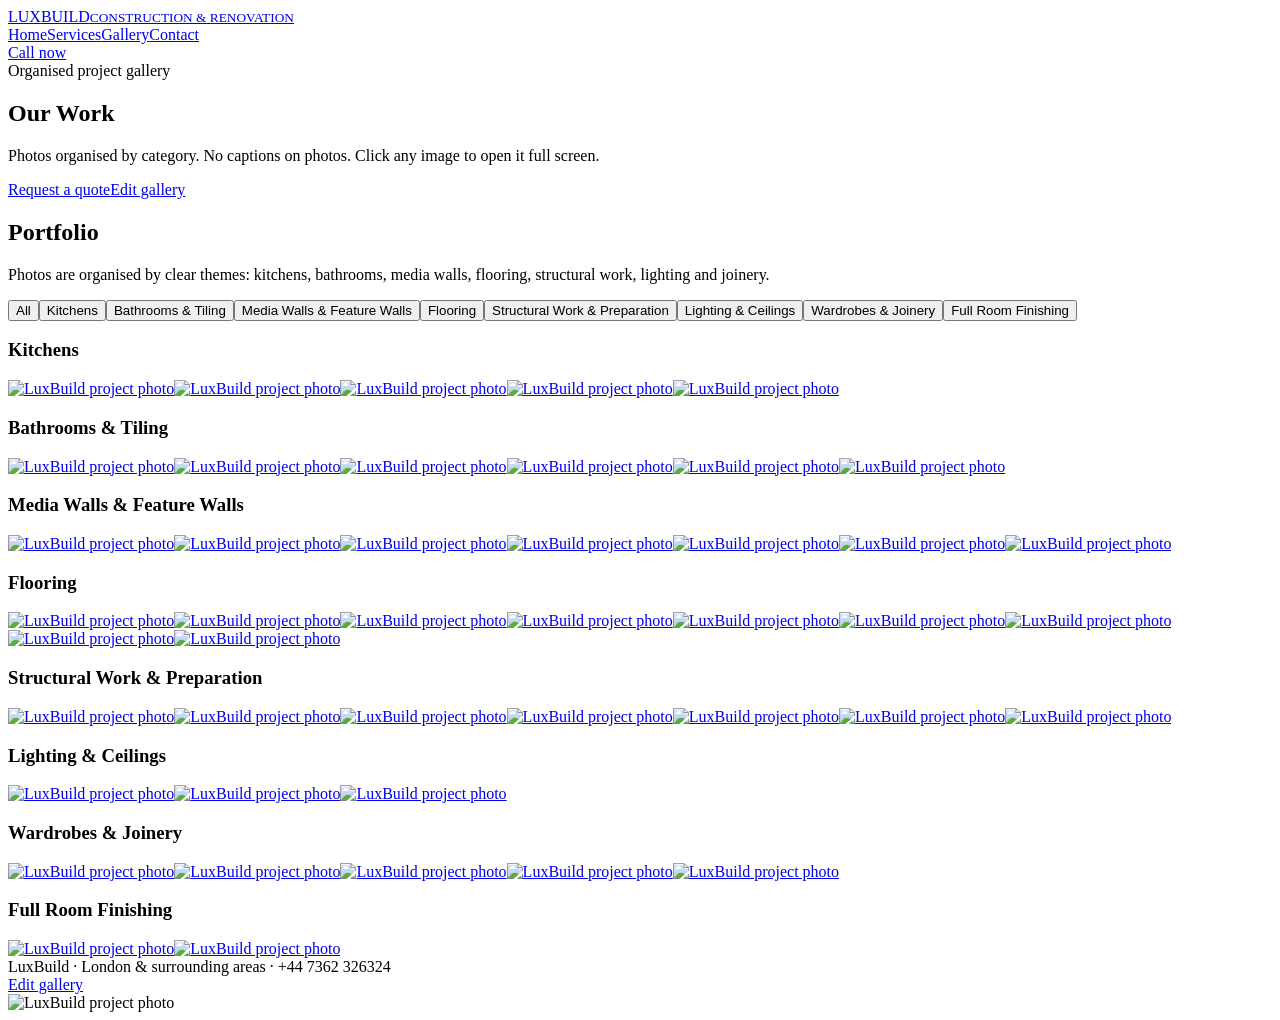
==== commit 987cba94: "Add files via upload" ====
--- a/work.html
+++ b/work.html
@@ -1,7 +1,44 @@
-<!doctype html><html lang="en"><head><meta charset="utf-8"><meta name="viewport" content="width=device-width,initial-scale=1"><title>Gallery | LuxBuild</title><link rel="preconnect" href="https://fonts.googleapis.com"><link rel="preconnect" href="https://fonts.gstatic.com" crossorigin><link href="https://fonts.googleapis.com/css2?family=Inter:wght@400;500;600;700;800;900&display=swap" rel="stylesheet"><link rel="stylesheet" href="styles.css"></head><body><header class="topbar"><div class="container nav"><a class="brand" href="index.html">LUX<span class="gold">BUILD</span><small>CONSTRUCTION & RENOVATION</small></a><nav class="links"><a href="index.html">Home</a><a href="index.html#services">Services</a><a href="work.html">Gallery</a><a href="index.html#contact">Contact</a></nav><a class="phone" href="tel:+447362326324">Call now</a></div></header><section class="gallery-hero"><div class="container"><div class="eyebrow">Organised project gallery</div><h1>Our <span class="gold">Work</span></h1><p>Photos organised by category. No captions on photos. Click any image to open it full screen.</p><div class="actions"><a class="btn primary" href="index.html#contact">Request a quote</a><a class="btn secondary" href="admin.html">Edit gallery</a></div></div></section><main class="gallery"><div class="container"><div class="section-head"><h2>Portfolio</h2><p>Photos are organised by clear themes: kitchens, bathrooms, media walls, flooring, structural work, lighting and joinery.</p></div><div id="tabs" class="tabs"></div><div id="galleryGrid"></div></div></main><footer><div class="container">LuxBuild · London & surrounding areas · +44 7362 326324</div></footer><a href="admin.html" class="editlink">Edit gallery</a><div class="lightbox" id="lightbox"><img alt="LuxBuild project photo"></div><script src="gallery-data.js"></script><script>
-const saved=localStorage.getItem('luxbuildGalleryData');let data=saved?JSON.parse(saved):(window.LUXBUILD_GALLERY_CATEGORIES||[]);
-function path(src){return src.startsWith('http')||src.startsWith('data:')?src:'images/'+src}
-function render(filter='All'){const root=document.getElementById('galleryGrid'),tabs=document.getElementById('tabs');root.innerHTML='';tabs.innerHTML='';const names=['All',...data.filter(c=>c.photos&&c.photos.length).map(c=>c.title)];names.forEach(n=>{let b=document.createElement('button');b.className='tab'+(n===filter?' active':'');b.textContent=n;b.onclick=()=>render(n);tabs.appendChild(b)});data.forEach(cat=>{if(!cat.photos||!cat.photos.length)return;if(filter!=='All'&&cat.title!==filter)return;let s=document.createElement('section');s.className='category';s.innerHTML=`<div class="cat-head"><h3>${cat.title}</h3></div><div class="grid"></div>`;let g=s.querySelector('.grid');cat.photos.forEach(src=>{let a=document.createElement('a');a.href=path(src);a.className='photo';a.innerHTML=`<img loading="lazy" src="${path(src)}" alt="LuxBuild project photo">`;g.appendChild(a)});root.appendChild(s)});bind()}
+<!doctype html><html lang="en"><head><meta charset="utf-8"><meta name="viewport" content="width=device-width,initial-scale=1"><title>Gallery | LuxBuild</title><link rel="preconnect" href="https://fonts.googleapis.com"><link rel="preconnect" href="https://fonts.gstatic.com" crossorigin><link href="https://fonts.googleapis.com/css2?family=Inter:wght@400;500;600;700;800;900&display=swap" rel="stylesheet"><link rel="stylesheet" href="styles.css"></head><body><header class="topbar"><div class="container nav"><a class="brand" href="index.html">LUX<span class="gold">BUILD</span><small>CONSTRUCTION & RENOVATION</small></a><nav class="links"><a href="index.html">Home</a><a href="index.html#services">Services</a><a href="work.html">Gallery</a><a href="index.html#contact">Contact</a></nav><a class="phone" href="tel:+447362326324">Call now</a></div></header><section class="gallery-hero"><div class="container"><div class="eyebrow">Organised project gallery</div><h1>Our <span class="gold">Work</span></h1><p>Photos organised by category. No captions on photos. Click any image to open it full screen.</p><div class="actions"><a class="btn primary" href="index.html#contact">Request a quote</a><a class="btn secondary" href="/admin/">Edit gallery</a></div></div></section><main class="gallery"><div class="container"><div class="section-head"><h2>Portfolio</h2><p>Photos are organised by clear themes: kitchens, bathrooms, media walls, flooring, structural work, lighting and joinery.</p></div><div id="tabs" class="tabs"></div><div id="galleryGrid"></div></div></main><footer><div class="container">LuxBuild · London & surrounding areas · +44 7362 326324</div></footer><a href="/admin/" class="editlink">Edit gallery</a><div class="lightbox" id="lightbox"><img alt="LuxBuild project photo"></div><script>
+let data=[];
+function imgPath(item){
+  const src = typeof item === 'string' ? item : (item && item.image ? item.image : '');
+  if(!src) return '';
+  if(src.startsWith('http') || src.startsWith('data:') || src.startsWith('/')) return src;
+  if(src.startsWith('images/')) return src;
+  return 'images/' + src;
+}
+async function loadGallery(){
+  try {
+    const res = await fetch('data/gallery.json', {cache:'no-store'});
+    const json = await res.json();
+    data = json.categories || [];
+  } catch(e) {
+    data = window.LUXBUILD_GALLERY_CATEGORIES || [];
+  }
+  render();
+}
+function render(filter='All'){
+  const root=document.getElementById('galleryGrid'),tabs=document.getElementById('tabs');
+  root.innerHTML=''; tabs.innerHTML='';
+  const names=['All',...data.filter(c=>c.photos&&c.photos.length).map(c=>c.title)];
+  names.forEach(n=>{let b=document.createElement('button');b.className='tab'+(n===filter?' active':'');b.textContent=n;b.onclick=()=>render(n);tabs.appendChild(b)});
+  data.forEach(cat=>{
+    if(!cat.photos||!cat.photos.length)return;
+    if(filter!=='All'&&cat.title!==filter)return;
+    let s=document.createElement('section');s.className='category';
+    s.innerHTML=`<div class="cat-head"><h3>${cat.title}</h3></div><div class="grid"></div>`;
+    let g=s.querySelector('.grid');
+    cat.photos.forEach(item=>{
+      const src=imgPath(item); if(!src)return;
+      let a=document.createElement('a');a.href=src;a.className='photo';
+      a.innerHTML=`<img loading="lazy" src="${src}" alt="LuxBuild project photo">`;
+      g.appendChild(a);
+    });
+    root.appendChild(s);
+  });
+  bind();
+}
 function bind(){document.querySelectorAll('.photo').forEach(a=>a.onclick=e=>{e.preventDefault();let lb=document.getElementById('lightbox');lb.querySelector('img').src=a.href;lb.classList.add('active')})}
-document.getElementById('lightbox').onclick=e=>e.currentTarget.classList.remove('active');render();
-</script></body></html>
+document.getElementById('lightbox').onclick=e=>e.currentTarget.classList.remove('active');
+loadGallery();
+</script><script src="https://identity.netlify.com/v1/netlify-identity-widget.js"></script></body></html>
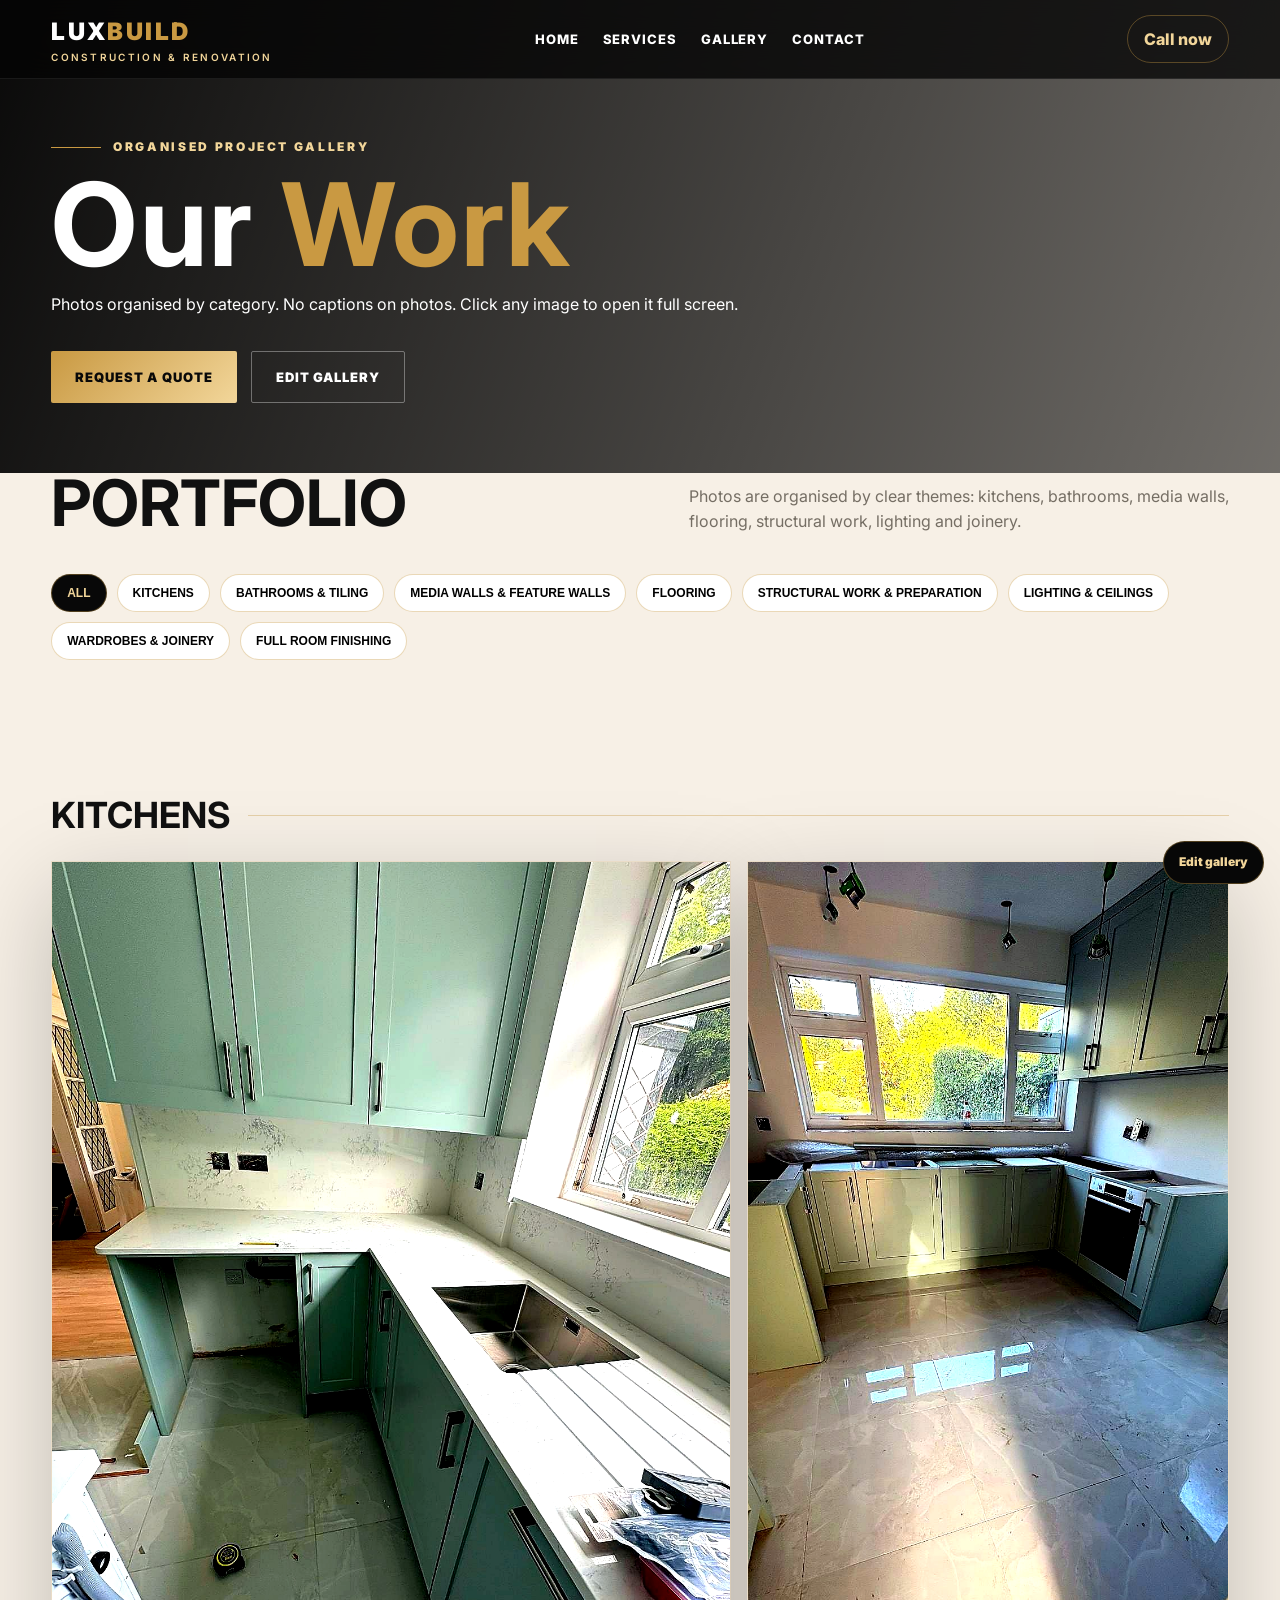
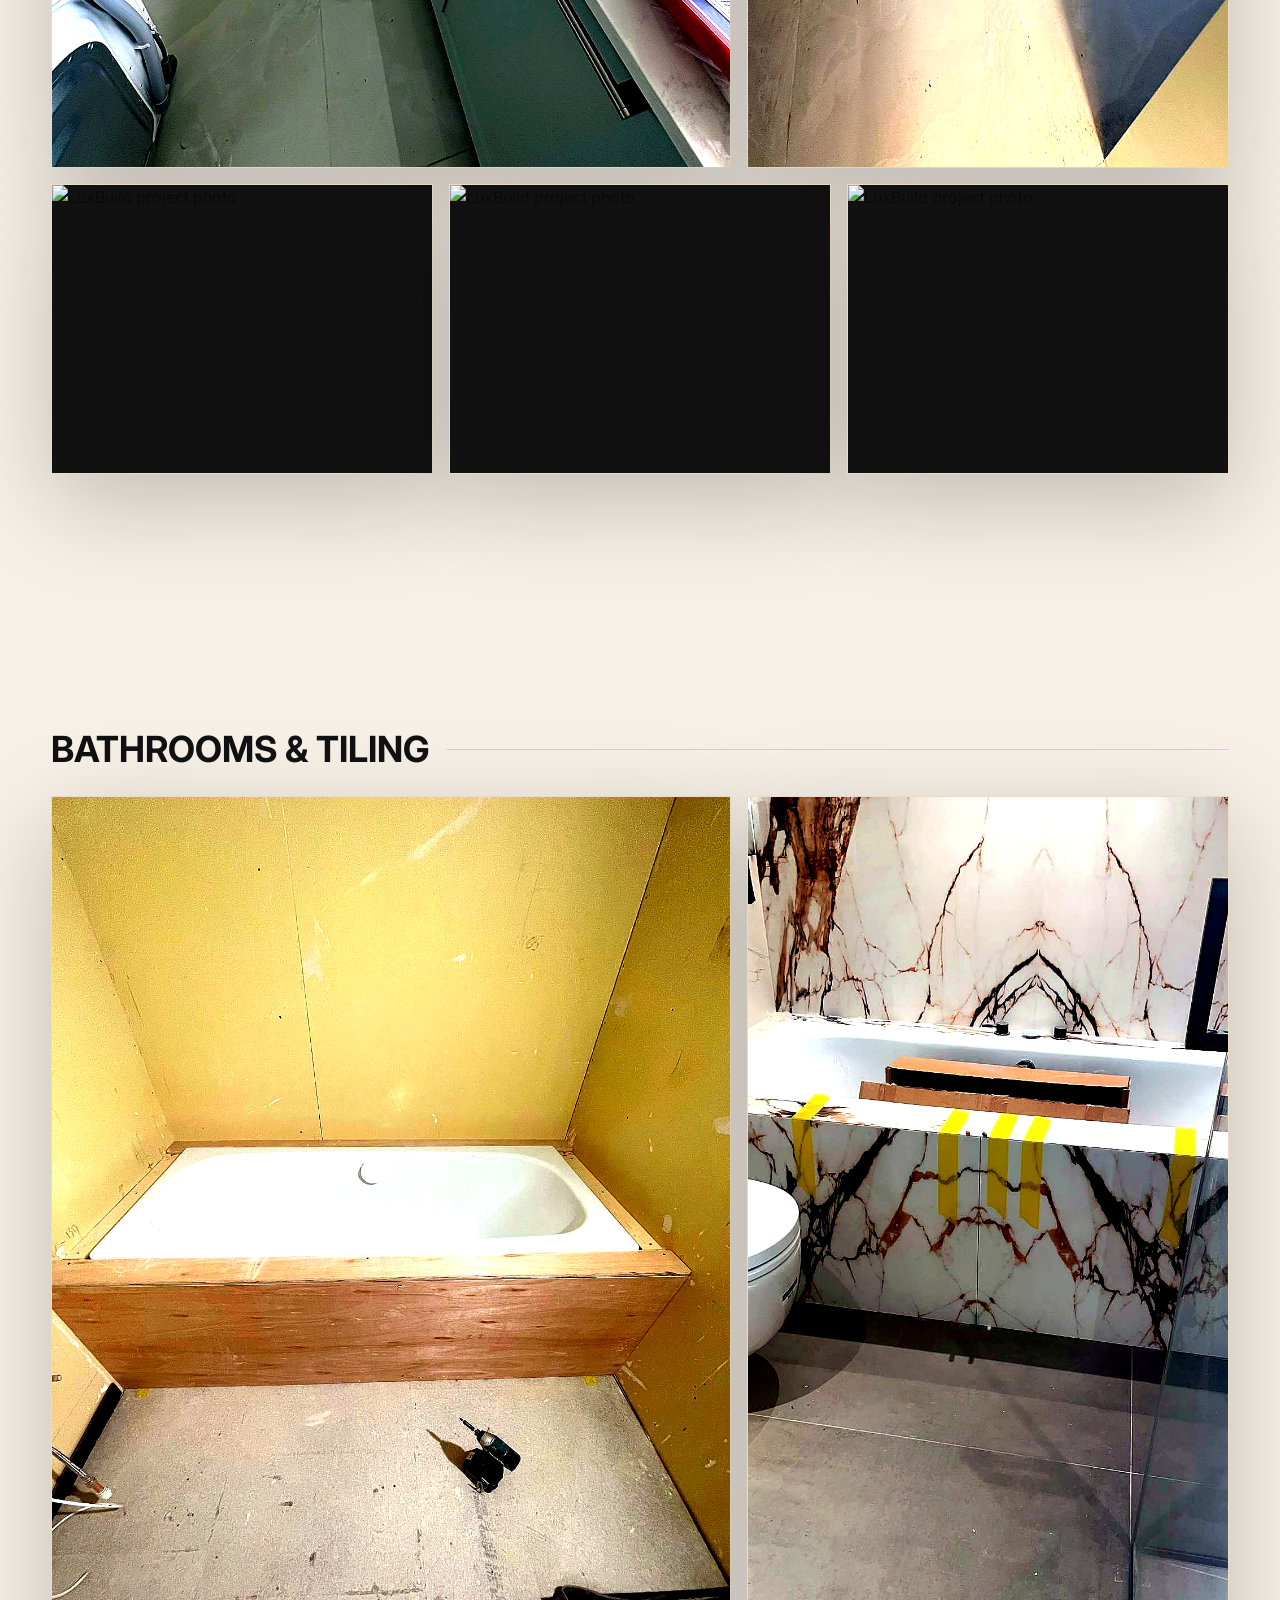
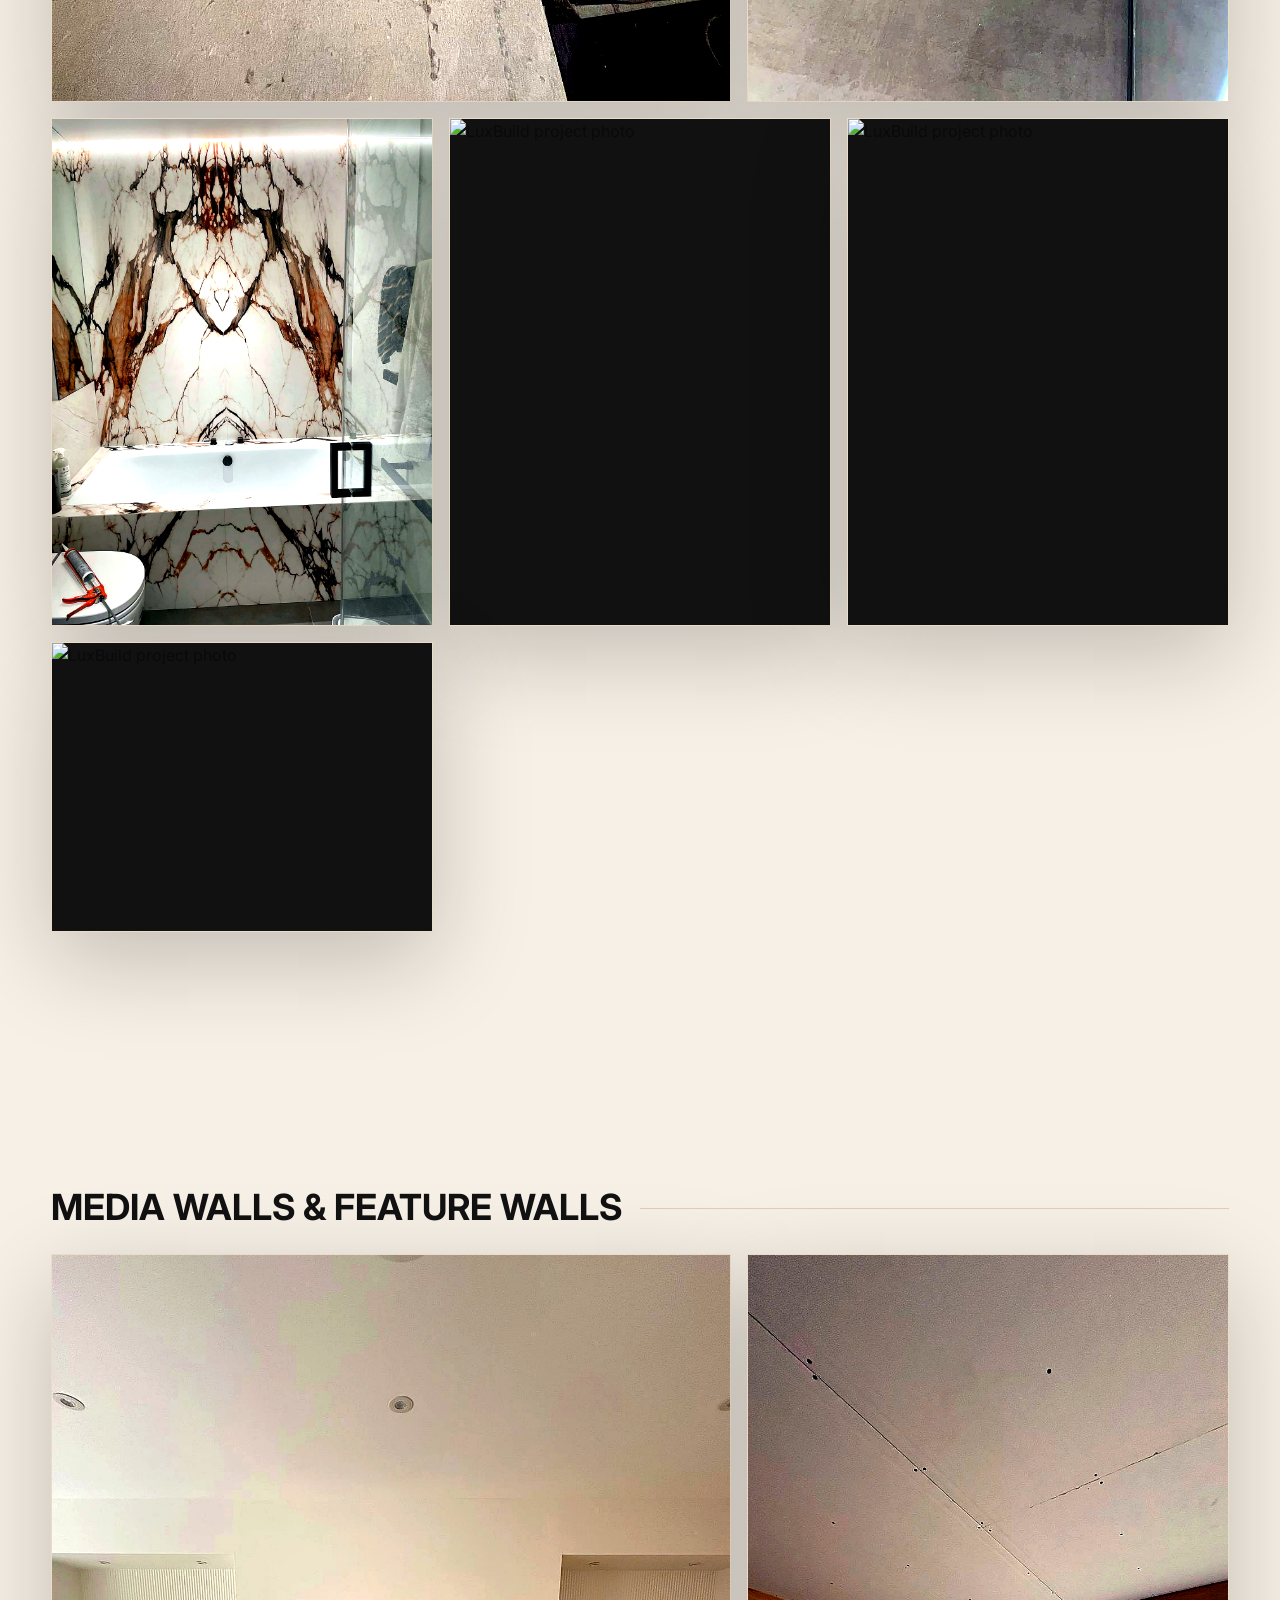
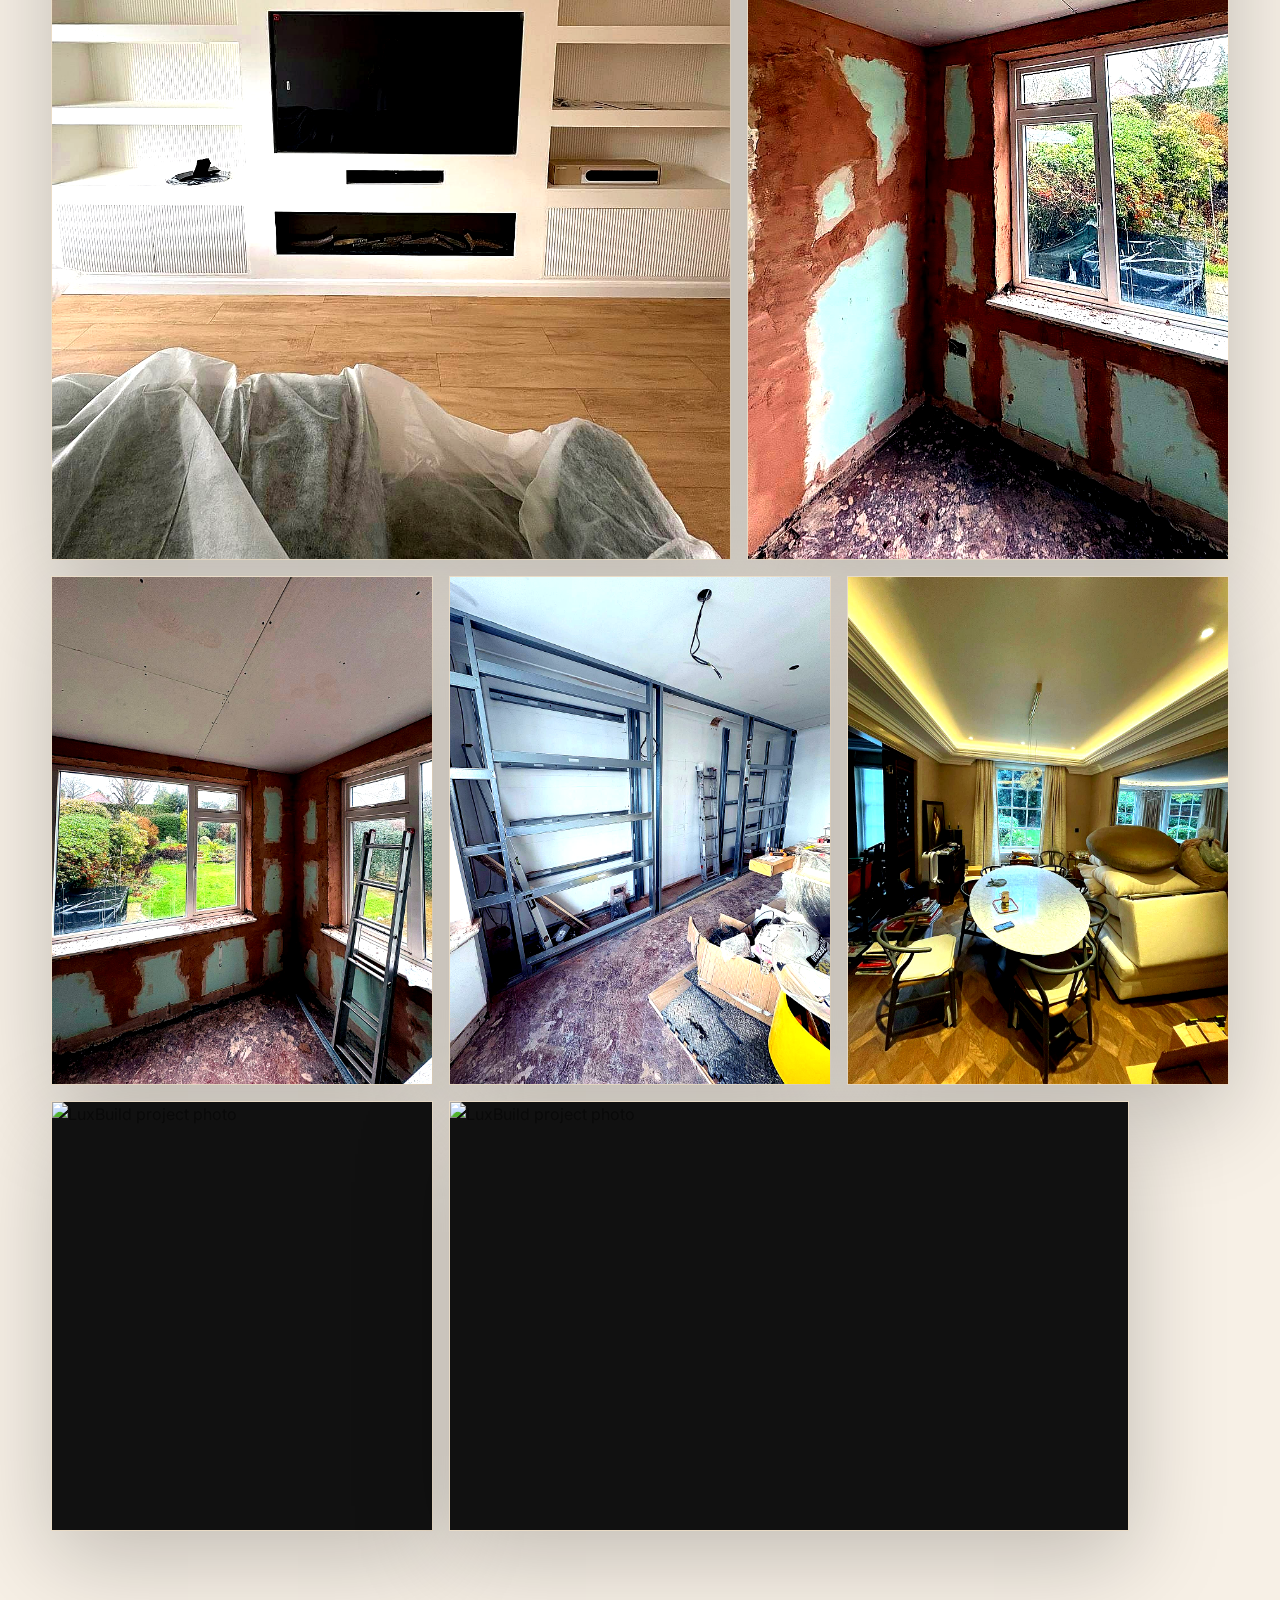
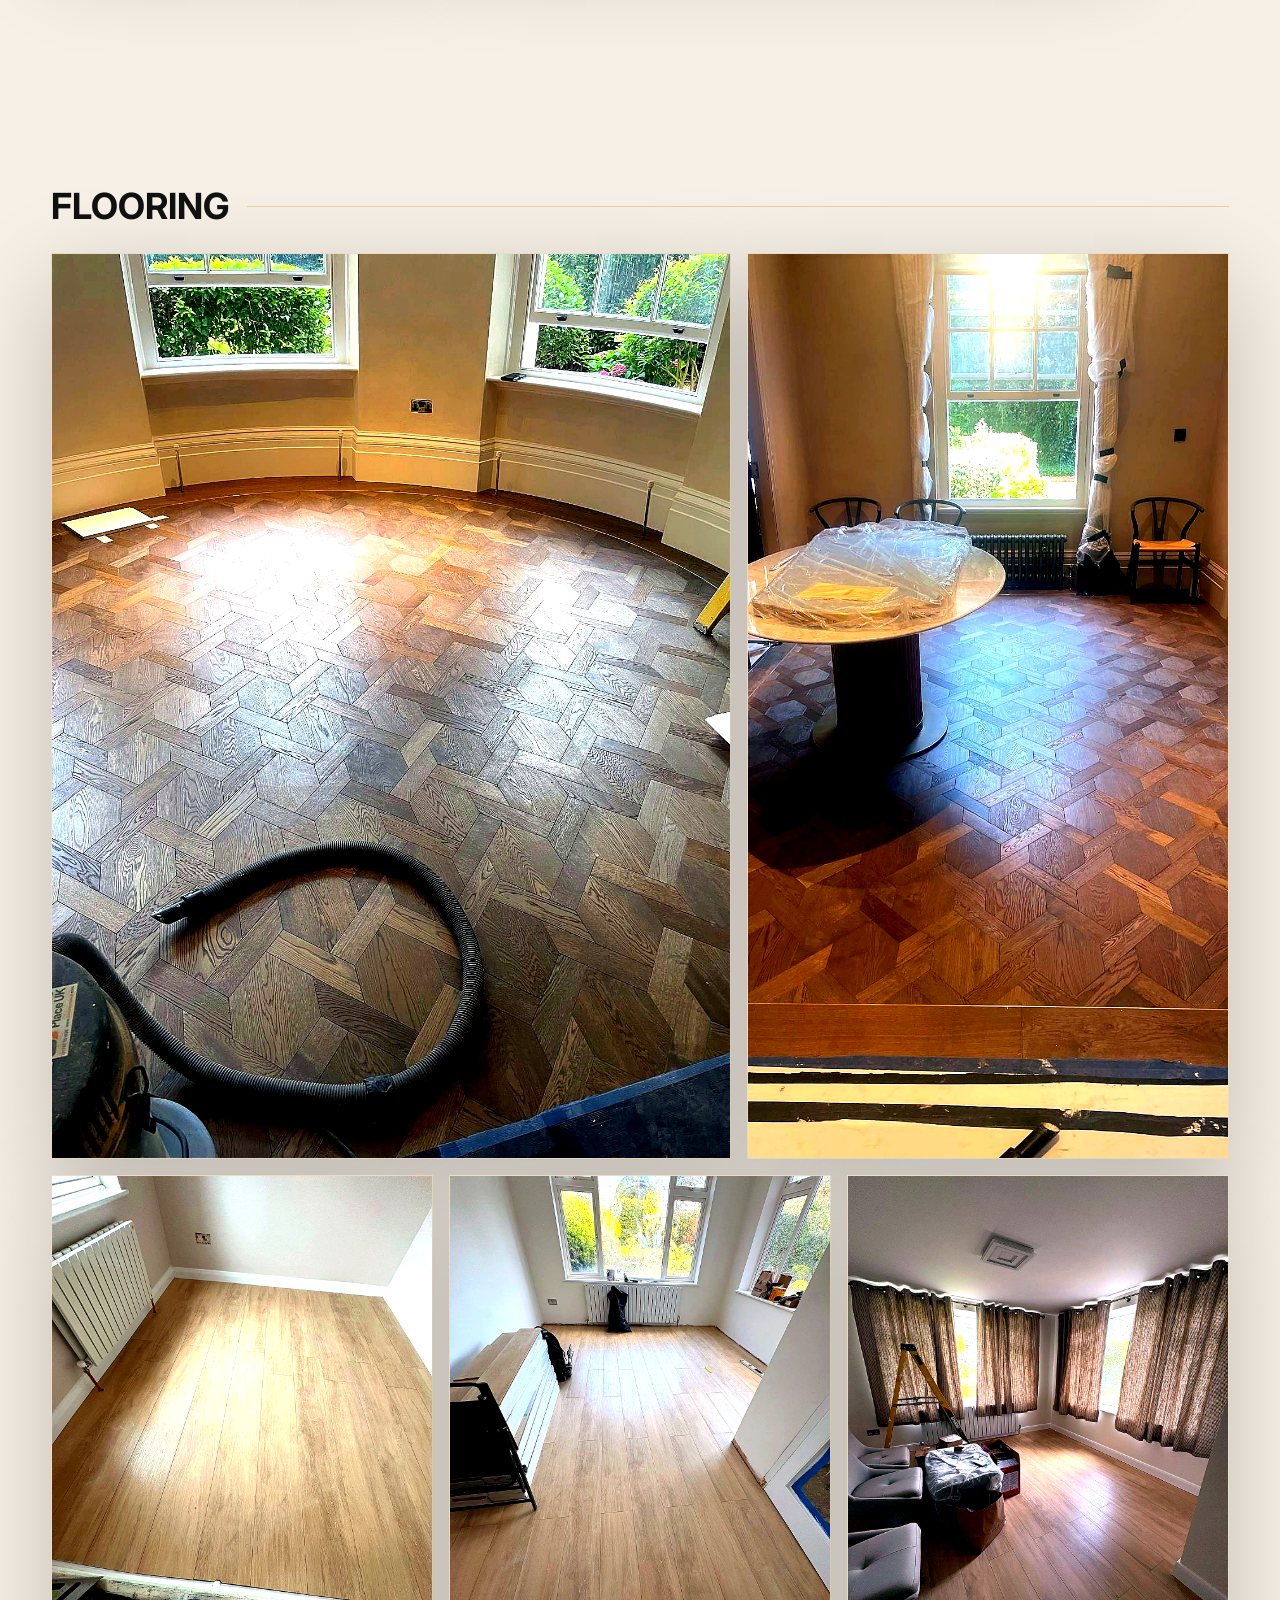
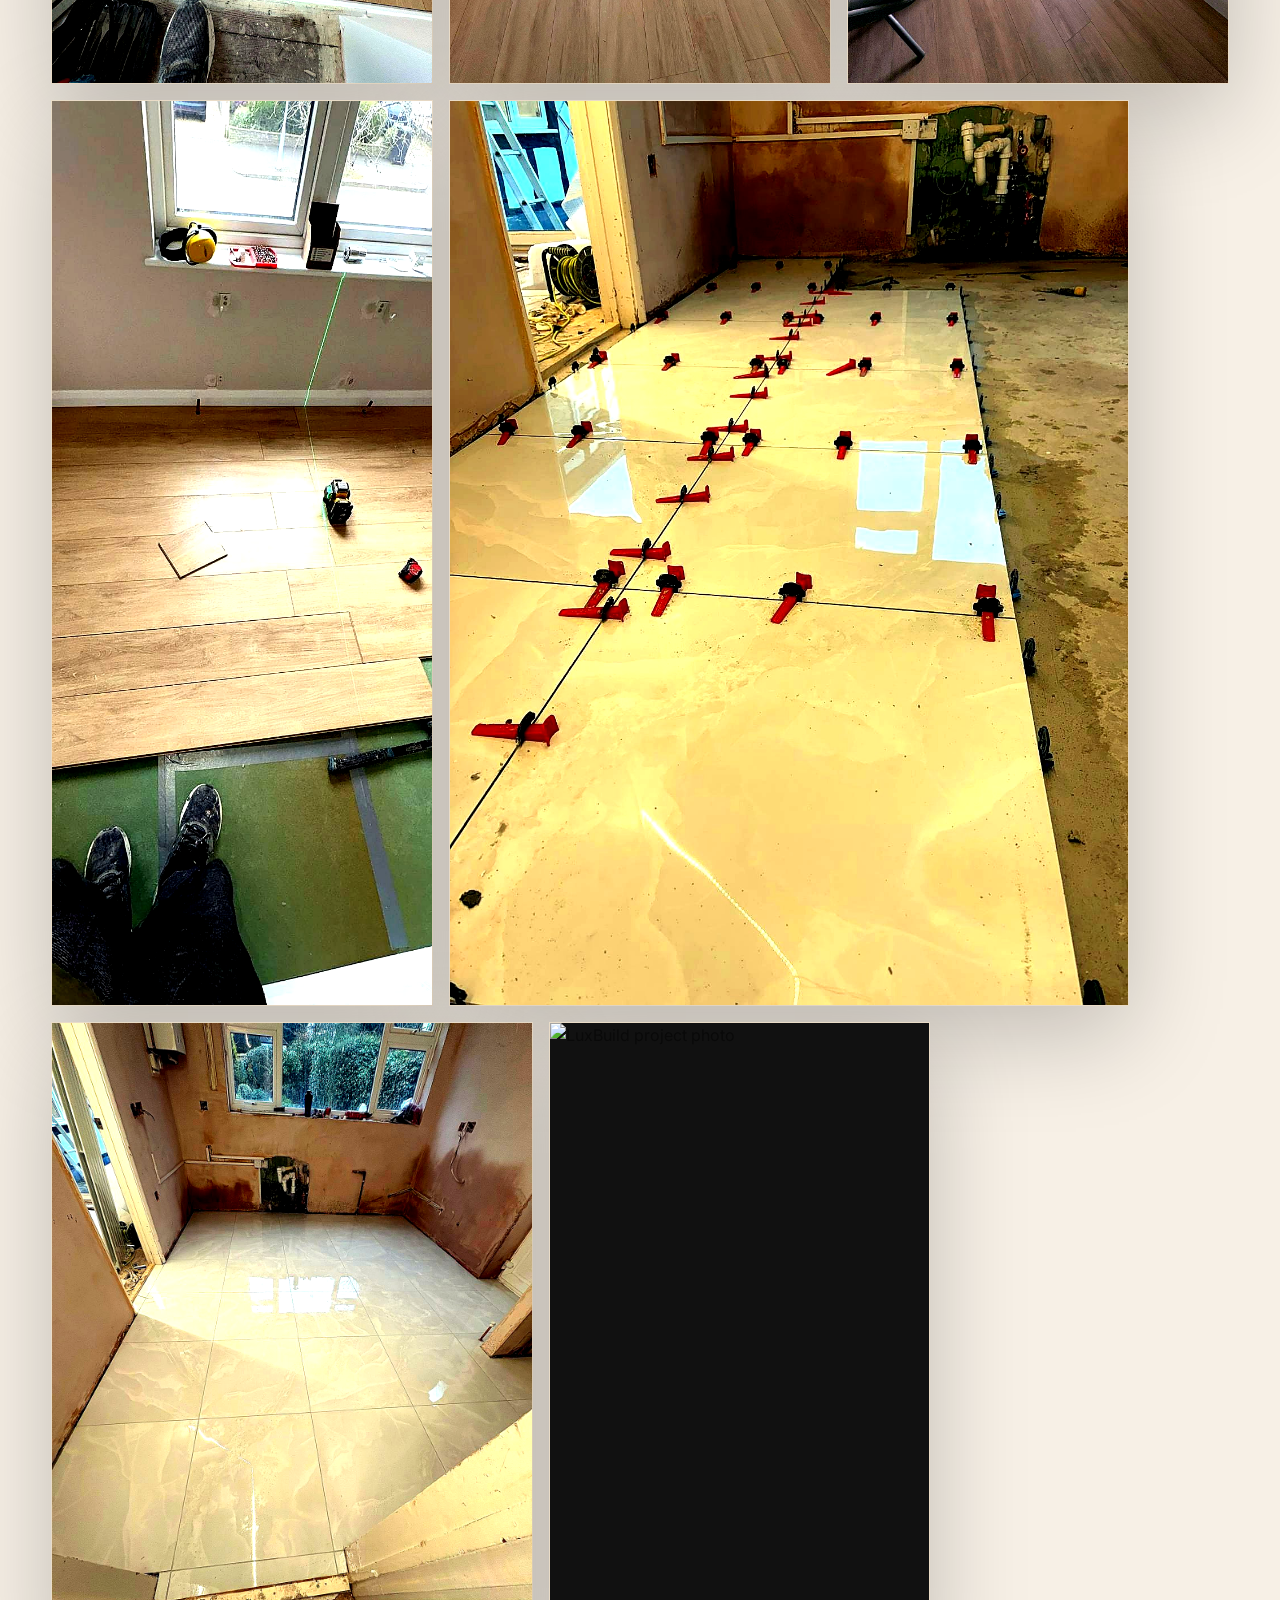
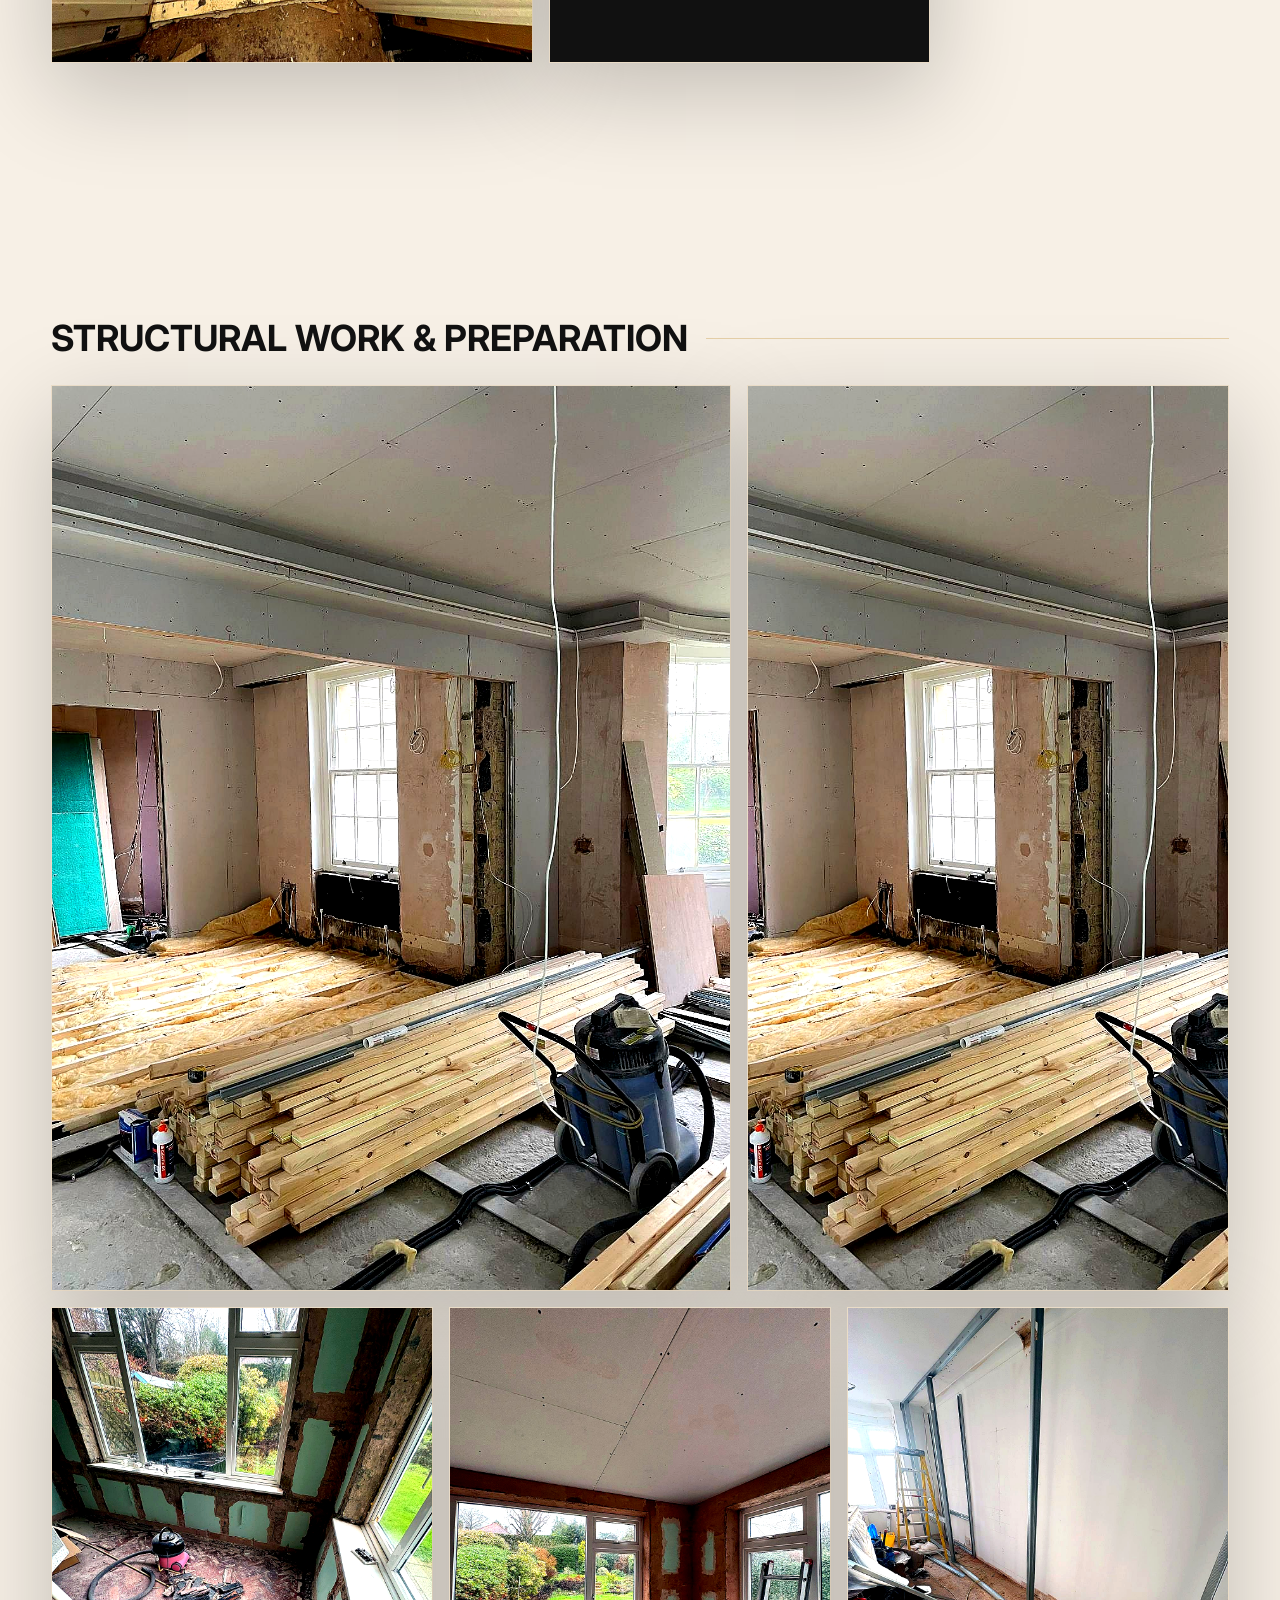
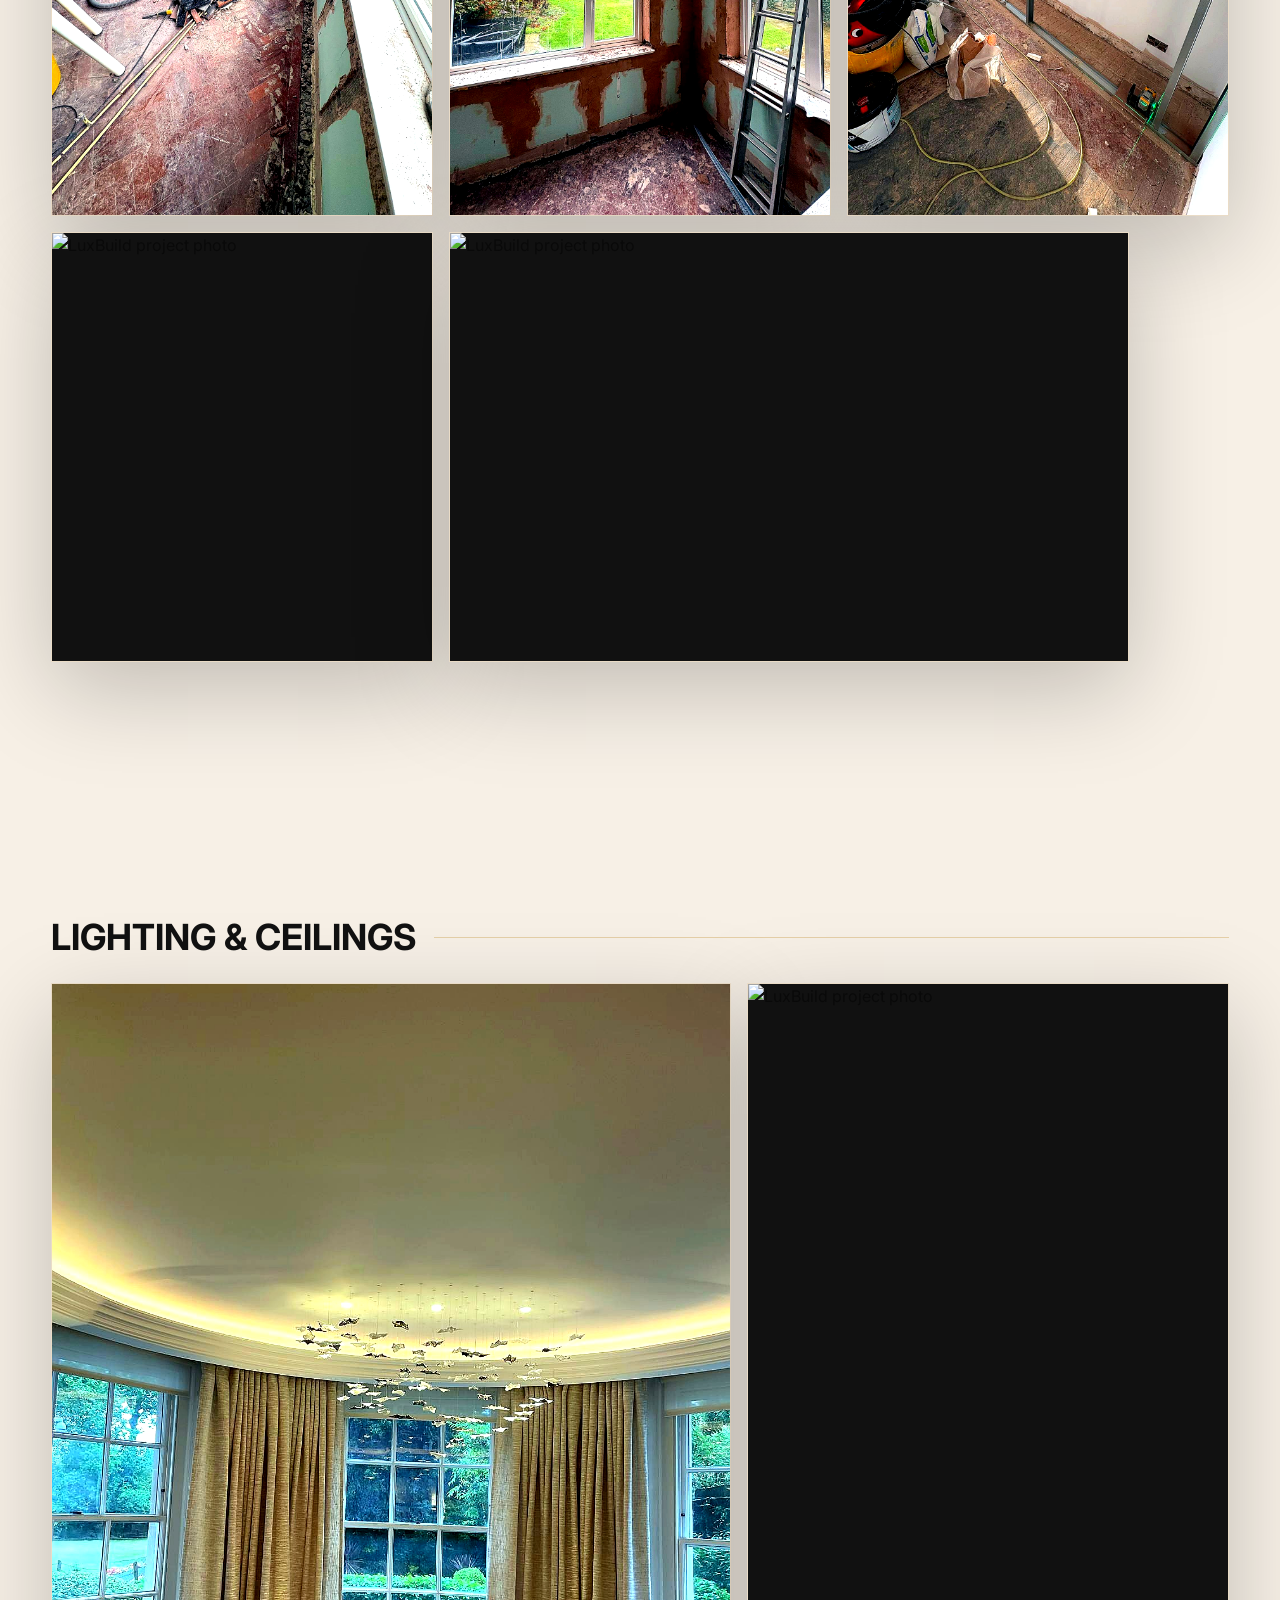
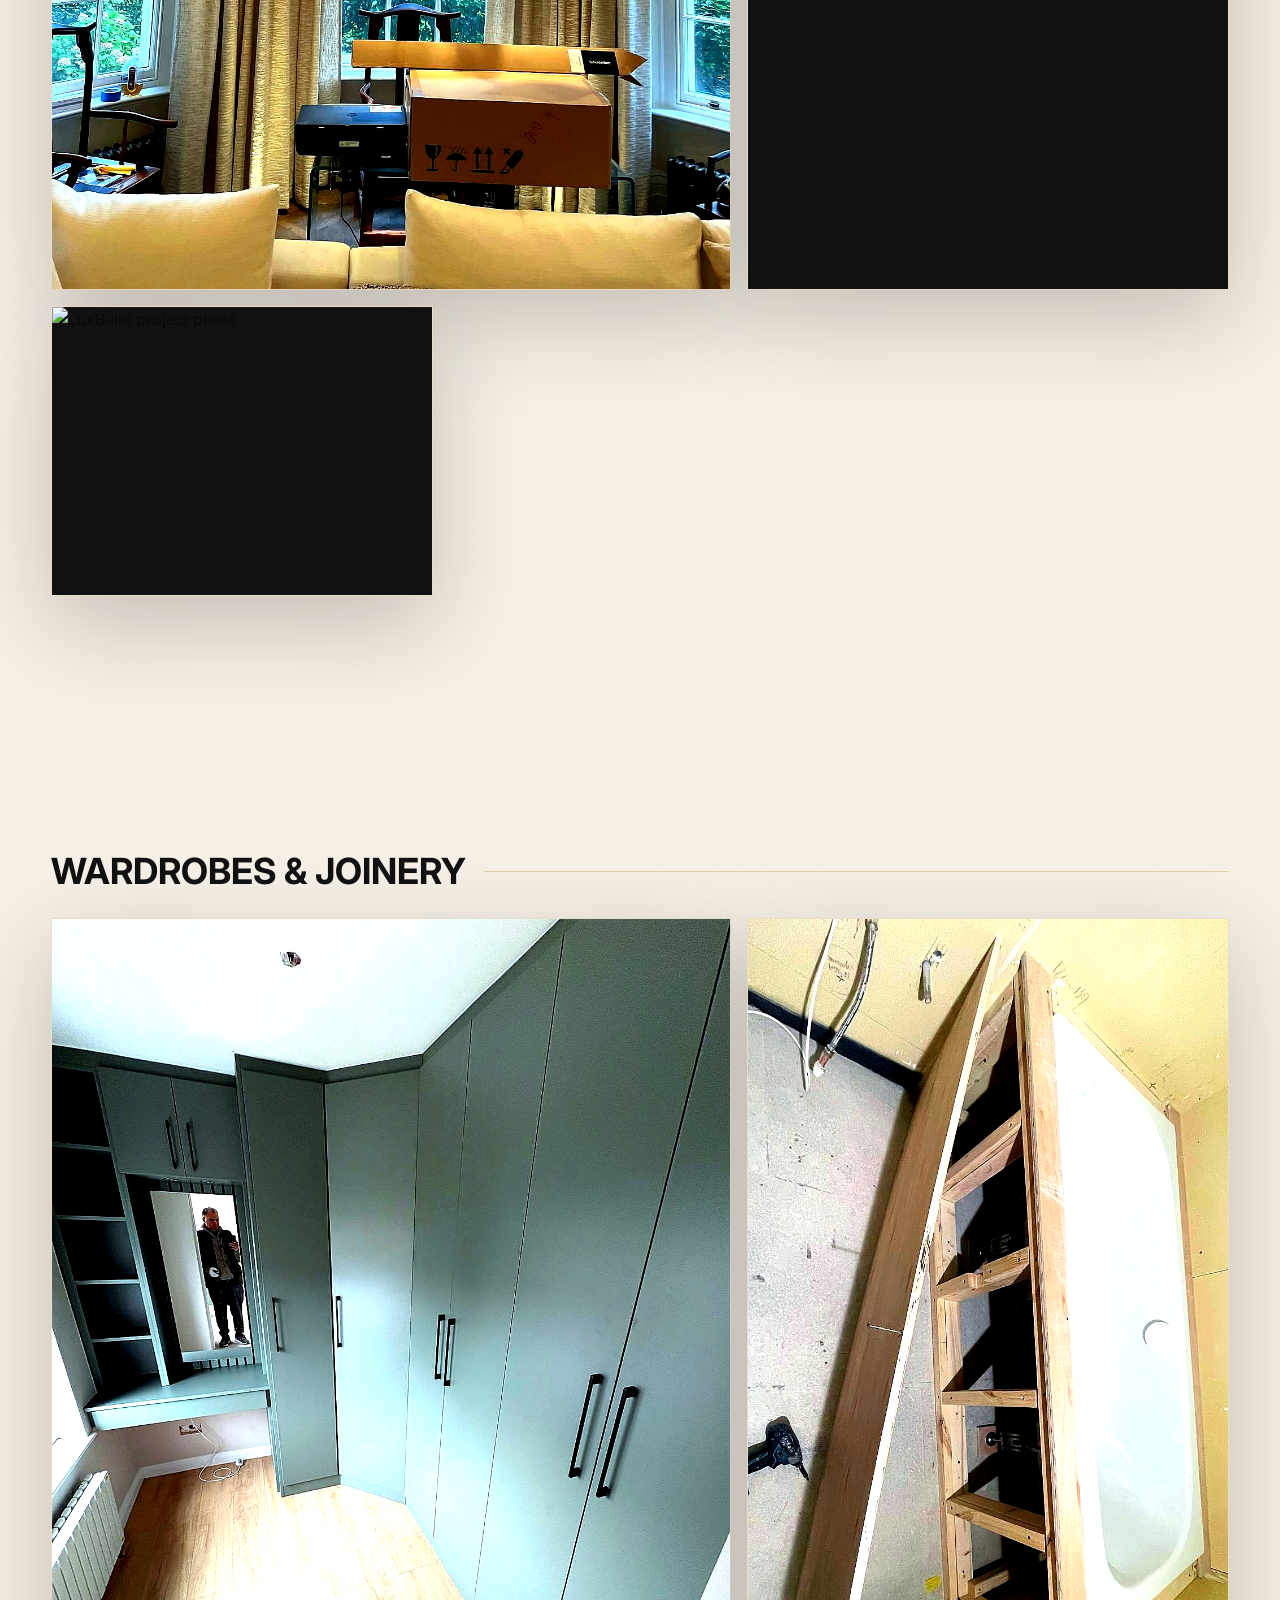
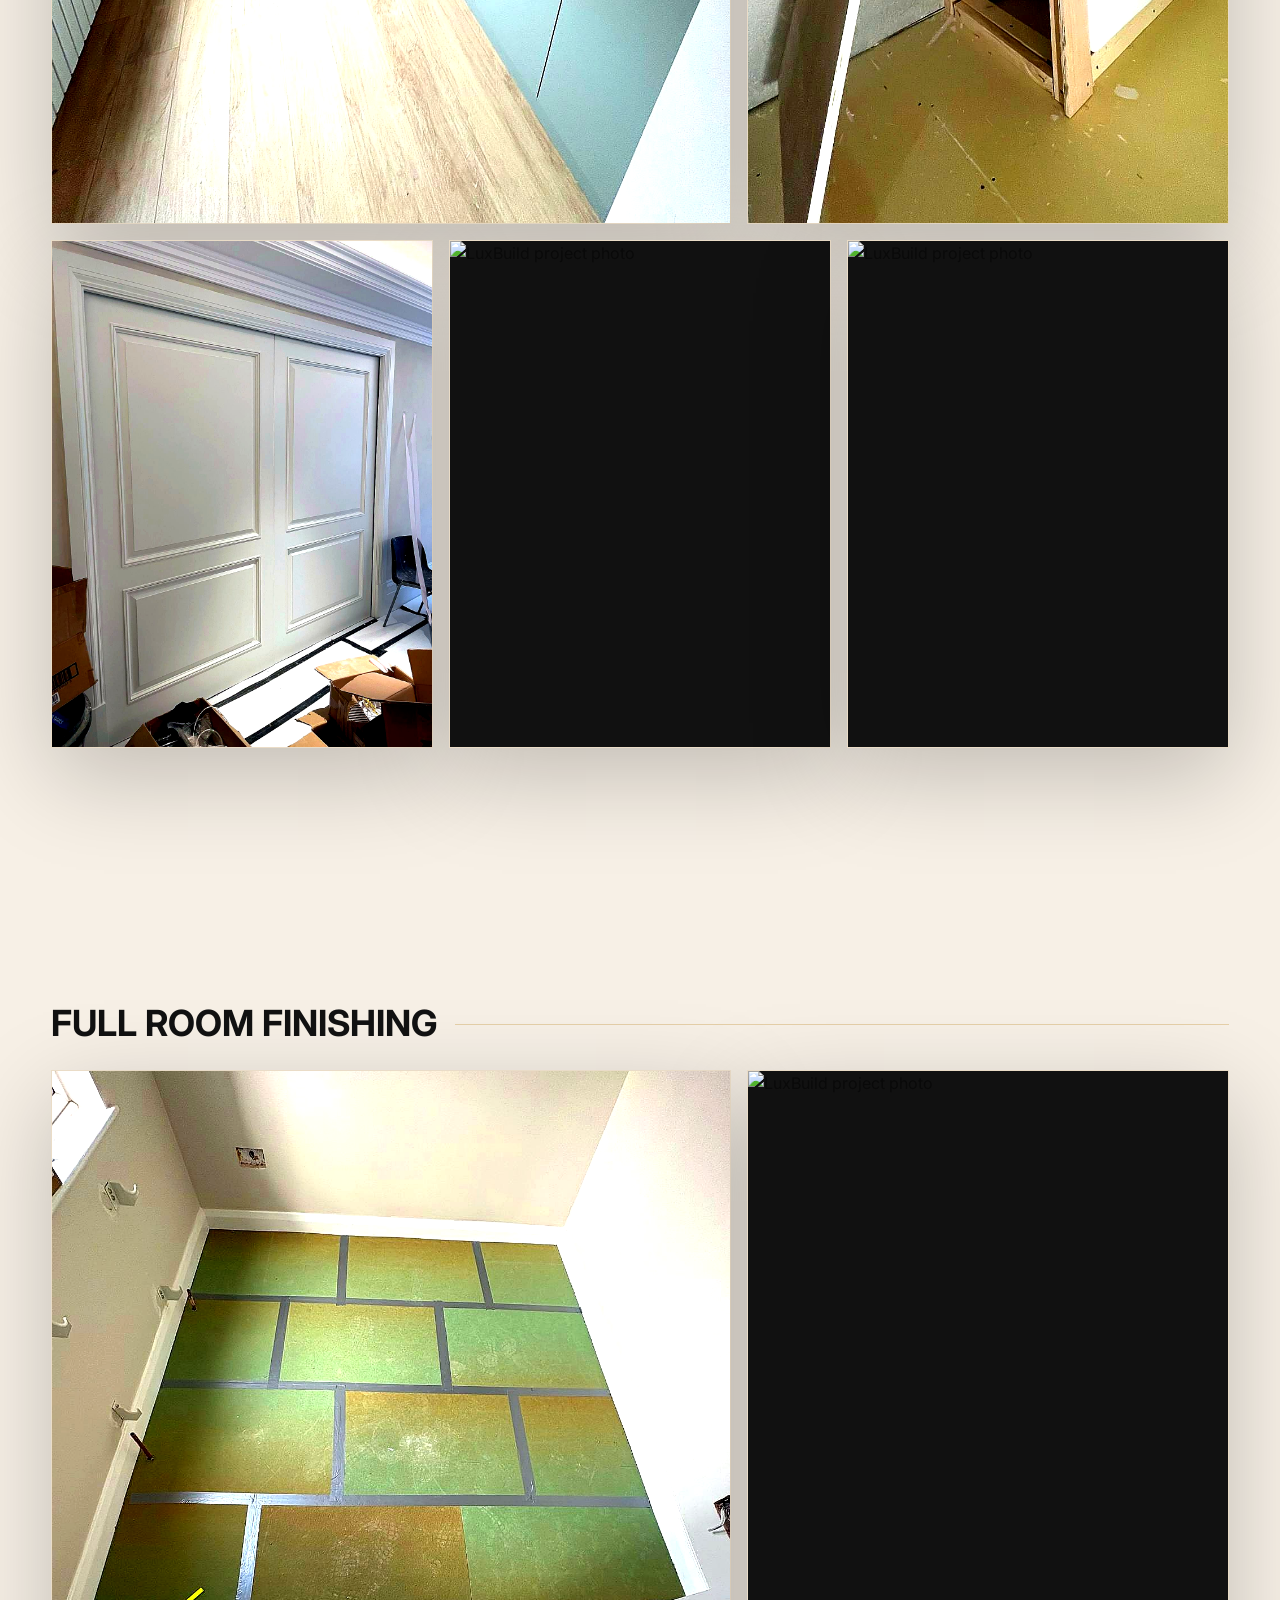
==== commit 4b83fa54: "Add files via upload" ====
--- a/work.html
+++ b/work.html
@@ -1,4 +1,4 @@
-<!doctype html><html lang="en"><head><meta charset="utf-8"><meta name="viewport" content="width=device-width,initial-scale=1"><title>Gallery | LuxBuild</title><link rel="preconnect" href="https://fonts.googleapis.com"><link rel="preconnect" href="https://fonts.gstatic.com" crossorigin><link href="https://fonts.googleapis.com/css2?family=Inter:wght@400;500;600;700;800;900&display=swap" rel="stylesheet"><link rel="stylesheet" href="styles.css"></head><body><header class="topbar"><div class="container nav"><a class="brand" href="index.html">LUX<span class="gold">BUILD</span><small>CONSTRUCTION & RENOVATION</small></a><nav class="links"><a href="index.html">Home</a><a href="index.html#services">Services</a><a href="work.html">Gallery</a><a href="index.html#contact">Contact</a></nav><a class="phone" href="tel:+447362326324">Call now</a></div></header><section class="gallery-hero"><div class="container"><div class="eyebrow">Organised project gallery</div><h1>Our <span class="gold">Work</span></h1><p>Photos organised by category. No captions on photos. Click any image to open it full screen.</p><div class="actions"><a class="btn primary" href="index.html#contact">Request a quote</a><a class="btn secondary" href="/admin/">Edit gallery</a></div></div></section><main class="gallery"><div class="container"><div class="section-head"><h2>Portfolio</h2><p>Photos are organised by clear themes: kitchens, bathrooms, media walls, flooring, structural work, lighting and joinery.</p></div><div id="tabs" class="tabs"></div><div id="galleryGrid"></div></div></main><footer><div class="container">LuxBuild · London & surrounding areas · +44 7362 326324</div></footer><a href="/admin/" class="editlink">Edit gallery</a><div class="lightbox" id="lightbox"><img alt="LuxBuild project photo"></div><script>
+<!doctype html><html lang="en"><head><meta charset="utf-8"><meta name="viewport" content="width=device-width,initial-scale=1"><title>Gallery | LuxBuild</title><link rel="preconnect" href="https://fonts.googleapis.com"><link rel="preconnect" href="https://fonts.gstatic.com" crossorigin><link href="https://fonts.googleapis.com/css2?family=Inter:wght@400;500;600;700;800;900&display=swap" rel="stylesheet"><link rel="stylesheet" href="styles.css"></head><body><header class="topbar"><div class="container nav"><a class="brand" href="index.html">LUX<span class="gold">BUILD</span><small>CONSTRUCTION & RENOVATION</small></a><nav class="links"><a href="index.html">Home</a><a href="index.html#services">Services</a><a href="work.html">Gallery</a><a href="index.html#contact">Contact</a></nav><a class="phone" href="tel:+447362326324">Call now</a></div></header><section class="gallery-hero"><div class="container"><div class="eyebrow">Organised project gallery</div><h1>Our <span class="gold">Work</span></h1><p>Photos organised by category. No captions on photos. Click any image to open it full screen.</p><div class="actions"><a class="btn primary" href="index.html#contact">Request a quote</a><a class="btn secondary" href="admin-gallery.html">Edit gallery</a></div></div></section><main class="gallery"><div class="container"><div class="section-head"><h2>Portfolio</h2><p>Photos are organised by clear themes: kitchens, bathrooms, media walls, flooring, structural work, lighting and joinery.</p></div><div id="tabs" class="tabs"></div><div id="galleryGrid"></div></div></main><footer><div class="container">LuxBuild · London & surrounding areas · +44 7362 326324</div></footer><a href="admin-gallery.html" class="editlink">Edit gallery</a><div class="lightbox" id="lightbox"><img alt="LuxBuild project photo"></div><script>
 let data=[];
 function imgPath(item){
   const src = typeof item === 'string' ? item : (item && item.image ? item.image : '');
--- a/styles.css
+++ b/styles.css
@@ -0,0 +1 @@
+:root{--black:#050505;--dark:#101010;--gold:#c99942;--gold2:#f2d69a;--cream:#f7f0e6;--soft:#fffaf2;--muted:#756e64;--line:rgba(201,153,66,.38);--shadow:0 28px 90px rgba(0,0,0,.22)}*{box-sizing:border-box}html{scroll-behavior:smooth}body{margin:0;font-family:Inter,Arial,sans-serif;background:var(--cream);color:#111;line-height:1.55}a{text-decoration:none;color:inherit}img{display:block;max-width:100%}.container{width:min(1220px,92%);margin:auto}.topbar{position:fixed;z-index:50;inset:0 0 auto;background:rgba(5,5,5,.78);backdrop-filter:blur(18px);border-bottom:1px solid rgba(255,255,255,.08)}.nav{height:78px;color:white;display:flex;align-items:center;justify-content:space-between;gap:22px}.brand{font-weight:900;letter-spacing:.1em;font-size:24px}.brand small{display:block;color:var(--gold2);font-size:10px;letter-spacing:.23em;font-weight:600}.gold{color:var(--gold)}.links{display:flex;gap:24px;font-size:13px;font-weight:800;text-transform:uppercase;letter-spacing:.07em}.links a:hover{color:var(--gold2)}.phone{border:1px solid var(--line);padding:11px 16px;border-radius:999px;color:var(--gold2);font-weight:800}.hero{min-height:100vh;color:#fff;display:grid;align-items:center;position:relative;overflow:hidden;background:linear-gradient(105deg,rgba(0,0,0,.97),rgba(0,0,0,.88) 36%,rgba(0,0,0,.42) 65%,rgba(0,0,0,.18)),url('https://images.unsplash.com/photo-1600607687939-ce8a6c25118c?auto=format&fit=crop&w=2000&q=90') center/cover no-repeat}.hero:before{content:"";position:absolute;inset:0;background:radial-gradient(circle at 20% 35%,rgba(201,153,66,.2),transparent 28%),linear-gradient(90deg,rgba(0,0,0,.48),transparent)}.hero-inner{position:relative;z-index:1;padding-top:86px}.eyebrow{display:inline-flex;align-items:center;gap:12px;color:var(--gold2);font-weight:900;letter-spacing:.22em;text-transform:uppercase;font-size:12px}.eyebrow:before{content:"";width:50px;height:1px;background:var(--gold)}h1{font-size:clamp(54px,9vw,128px);line-height:.86;margin:18px 0 18px;letter-spacing:.02em}h2{font-size:clamp(32px,5vw,62px);line-height:.95;margin:0;text-transform:uppercase}.hero p{max-width:620px;color:rgba(255,255,255,.82);font-size:18px}.actions{display:flex;gap:14px;flex-wrap:wrap;margin-top:34px}.btn{display:inline-flex;align-items:center;justify-content:center;padding:15px 24px;text-transform:uppercase;font-size:13px;letter-spacing:.07em;font-weight:900;border-radius:2px}.btn.primary{background:linear-gradient(135deg,var(--gold),var(--gold2));color:#090909}.btn.secondary{border:1px solid rgba(255,255,255,.35);color:white}.hero-strip{margin-top:56px;display:grid;grid-template-columns:repeat(4,1fr);max-width:850px;border:1px solid var(--line);background:rgba(0,0,0,.28)}.hero-strip div{padding:20px;border-right:1px solid var(--line)}.hero-strip div:last-child{border-right:0}.hero-strip b{display:block;color:var(--gold2);text-transform:uppercase;font-size:13px}.hero-strip span{color:rgba(255,255,255,.68);font-size:13px}section{padding:92px 0}.section-head{display:flex;align-items:end;justify-content:space-between;gap:34px;margin-bottom:40px}.section-head h2{font-size:clamp(36px,5vw,68px)}.section-head p{max-width:540px;margin:0;color:var(--muted)}.services{background:#fff}.service-grid{display:grid;grid-template-columns:repeat(4,1fr);gap:16px}.service{min-height:210px;padding:28px;background:linear-gradient(180deg,#fff,#fbf5eb);border:1px solid #eadcc7;box-shadow:0 16px 44px rgba(0,0,0,.06)}.service em{font-style:normal;color:var(--gold);font-weight:900}.service h3{margin:18px 0 10px;font-size:21px}.service p{margin:0;color:var(--muted);font-size:14px}.feature{background:var(--black);color:#fff}.feature-grid{display:grid;grid-template-columns:1.1fr .9fr;gap:32px;align-items:center}.feature-img{height:560px;object-fit:cover;width:100%;box-shadow:var(--shadow);border:1px solid var(--line)}.feature-list{display:grid;gap:14px;margin-top:30px}.feature-list div{padding:18px 20px;border:1px solid rgba(255,255,255,.12);background:rgba(255,255,255,.04)}.feature-list b{color:var(--gold2)}.portfolio{background:var(--cream)}.mosaic{display:grid;grid-template-columns:repeat(12,1fr);gap:18px}.tile{position:relative;overflow:hidden;min-height:320px;border-radius:2px;box-shadow:var(--shadow);border:1px solid #eadcc7;background:#111}.tile.big{grid-column:span 7;min-height:460px}.tile.mid{grid-column:span 5;min-height:460px}.tile.small{grid-column:span 4}.tile img{width:100%;height:100%;object-fit:cover;filter:contrast(1.08) saturate(1.06);transition:.5s transform}.tile:hover img{transform:scale(1.04)}.tile span{position:absolute;left:18px;bottom:18px;background:rgba(5,5,5,.75);color:var(--gold2);padding:10px 14px;text-transform:uppercase;font-size:12px;font-weight:900;letter-spacing:.07em;border:1px solid var(--line)}.process{background:#fff}.steps{display:grid;grid-template-columns:repeat(4,1fr);gap:1px;background:#e7d7bd;border:1px solid #e7d7bd}.step{background:#fff;padding:32px}.step strong{color:var(--gold);font-size:34px}.step p{color:var(--muted);font-size:14px}.cta{background:linear-gradient(135deg,#050505,#18110a);color:white}.cta .box{display:grid;grid-template-columns:1.3fr .8fr;gap:30px;align-items:center}.cta p{color:rgba(255,255,255,.72)}.contact-card{display:grid;gap:12px}.contact-card a,.contact-card span{border:1px solid rgba(255,255,255,.14);padding:15px 17px;background:rgba(255,255,255,.04)}footer{background:#030303;color:#fff;padding:42px 0;text-align:center;color:rgba(255,255,255,.62);text-transform:uppercase;letter-spacing:.14em;font-size:12px}.gallery-hero{padding:130px 0 70px;background:linear-gradient(110deg,rgba(0,0,0,.96),rgba(0,0,0,.55)),url('https://images.unsplash.com/photo-1600607688969-a5bfcd646154?auto=format&fit=crop&w=2000&q=90') center/cover;color:white}.tabs{display:flex;gap:10px;flex-wrap:wrap;margin:0 0 36px}.tab{border:1px solid var(--line);background:white;padding:11px 15px;border-radius:999px;font-size:12px;font-weight:900;text-transform:uppercase;cursor:pointer}.tab.active,.tab:hover{background:#080808;color:var(--gold2)}.category{margin-bottom:64px}.cat-head{display:flex;align-items:center;gap:18px;margin-bottom:18px}.cat-head h3{margin:0;text-transform:uppercase;font-size:clamp(23px,3vw,36px)}.cat-head:after{content:"";height:1px;background:var(--line);flex:1}.grid{display:grid;grid-template-columns:repeat(12,1fr);gap:16px}.photo{grid-column:span 4;min-height:290px;overflow:hidden;box-shadow:var(--shadow);border:1px solid #eadcc7;background:#111;cursor:zoom-in}.photo:nth-child(6n+1){grid-column:span 7;min-height:430px}.photo:nth-child(6n+2){grid-column:span 5;min-height:430px}.photo img{width:100%;height:100%;object-fit:cover;filter:contrast(1.07) saturate(1.06);transition:.45s}.photo:hover img{transform:scale(1.035)}.lightbox{position:fixed;inset:0;background:rgba(0,0,0,.94);display:none;align-items:center;justify-content:center;z-index:100;padding:20px}.lightbox.active{display:flex}.lightbox img{max-width:94vw;max-height:88vh;border:1px solid var(--line);box-shadow:0 20px 80px #000}.editlink{position:fixed;right:16px;bottom:16px;background:#070707;color:var(--gold2);padding:11px 15px;border-radius:999px;border:1px solid var(--line);font-size:12px;font-weight:900;z-index:60}.admin{padding-top:110px}.admin-panel{background:#fff;border:1px solid #eadcc7;padding:22px;box-shadow:var(--shadow);margin-bottom:20px}.admin-grid{display:grid;grid-template-columns:280px 1fr;gap:18px}.category-list button{width:100%;padding:13px;margin:0 0 8px;border:1px solid #e8d6b8;background:#fff;text-align:left;font-weight:800}.category-list button.active{background:#070707;color:var(--gold2)}.tools{display:flex;gap:10px;flex-wrap:wrap;margin:14px 0}.tools input,.tools select,.tools button{padding:11px;border:1px solid #d8c39d;background:white}.tools button{font-weight:900;background:#070707;color:var(--gold2);cursor:pointer}.edit-photos{display:grid;grid-template-columns:repeat(auto-fill,minmax(160px,1fr));gap:12px}.edit-card{background:#fff;border:1px solid #e6d3b2;padding:8px;cursor:grab}.edit-card.dragging{opacity:.4}.edit-card img{height:120px;width:100%;object-fit:cover}.edit-card .mini{display:flex;gap:6px;margin-top:8px}.mini button{flex:1;padding:7px;border:0;background:#111;color:white;cursor:pointer}.note{font-size:13px;color:var(--muted)}@media(max-width:900px){.links,.phone{display:none}.hero-strip,.service-grid,.feature-grid,.steps,.cta .box,.admin-grid{grid-template-columns:1fr}.section-head{display:block}.mosaic,.grid{grid-template-columns:1fr}.tile,.tile.big,.tile.mid,.tile.small,.photo,.photo:nth-child(6n+1),.photo:nth-child(6n+2){grid-column:auto;min-height:300px}.feature-img{height:360px}}
